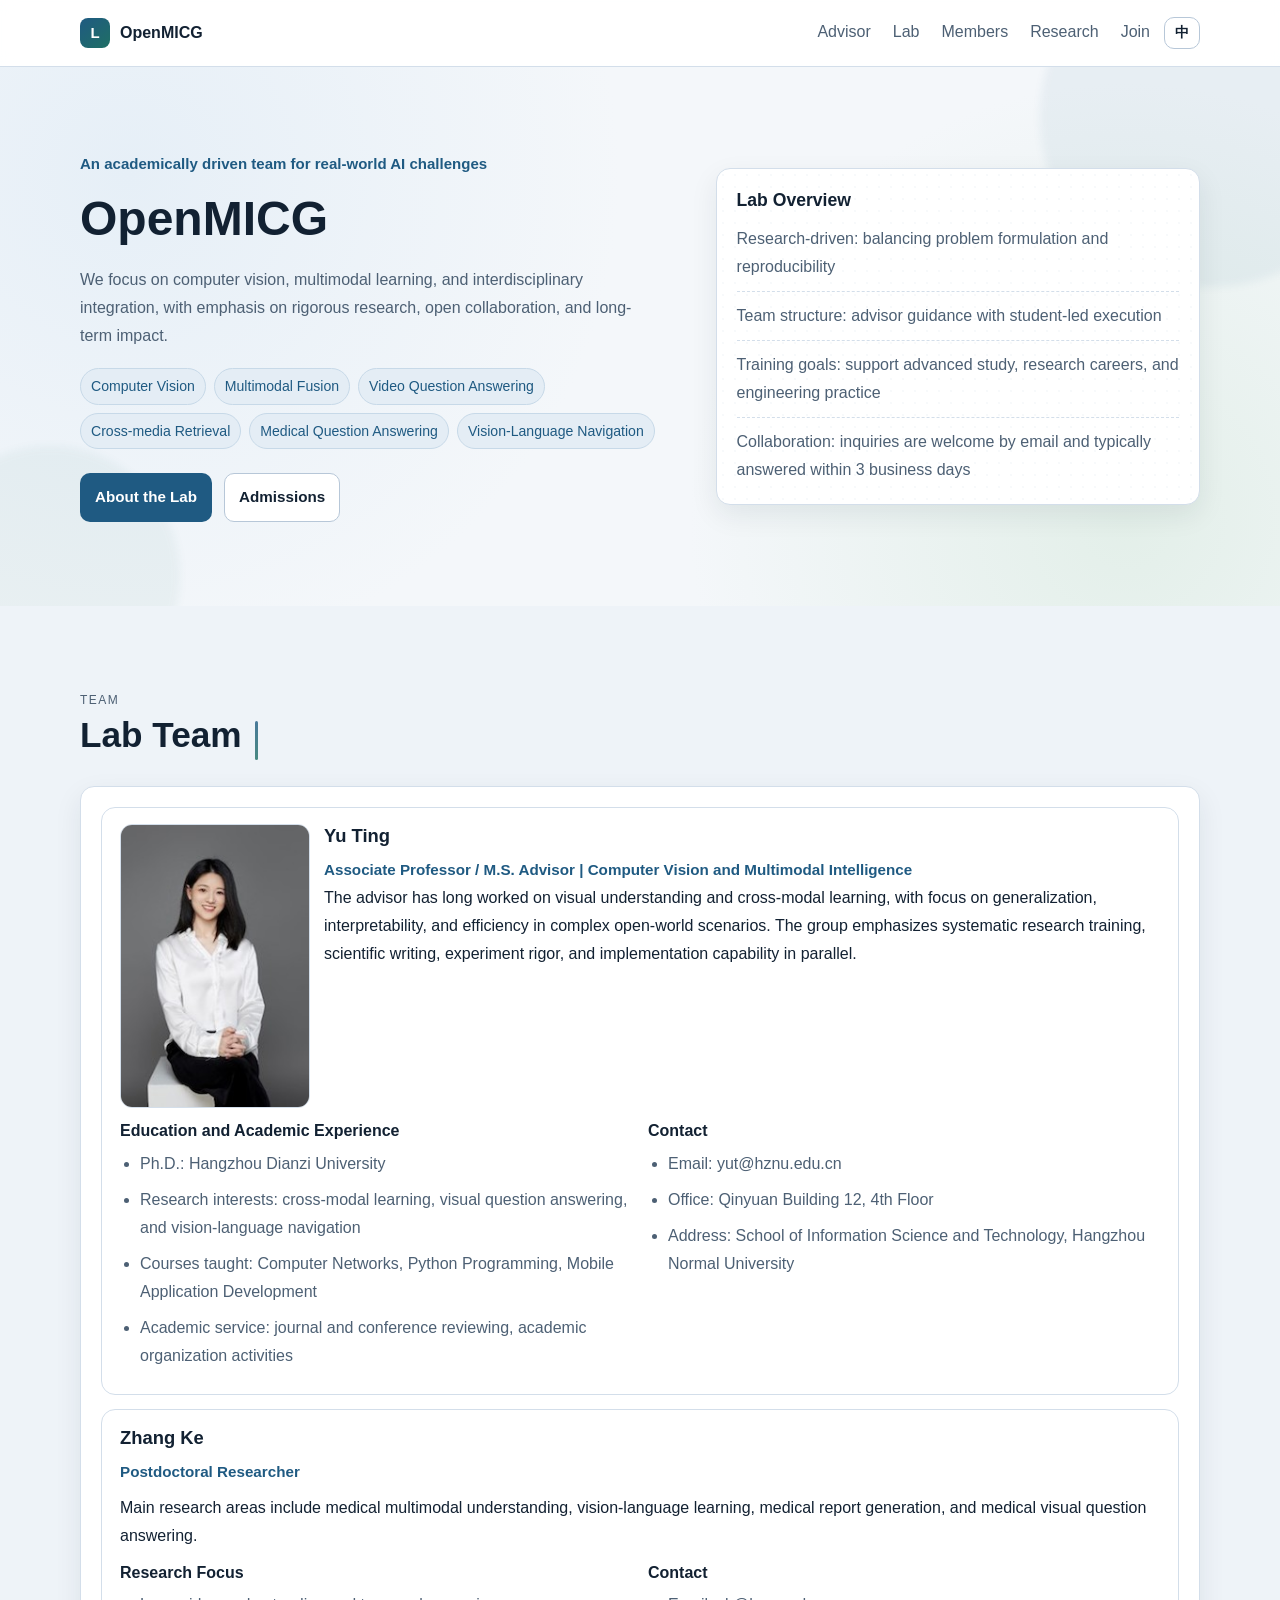
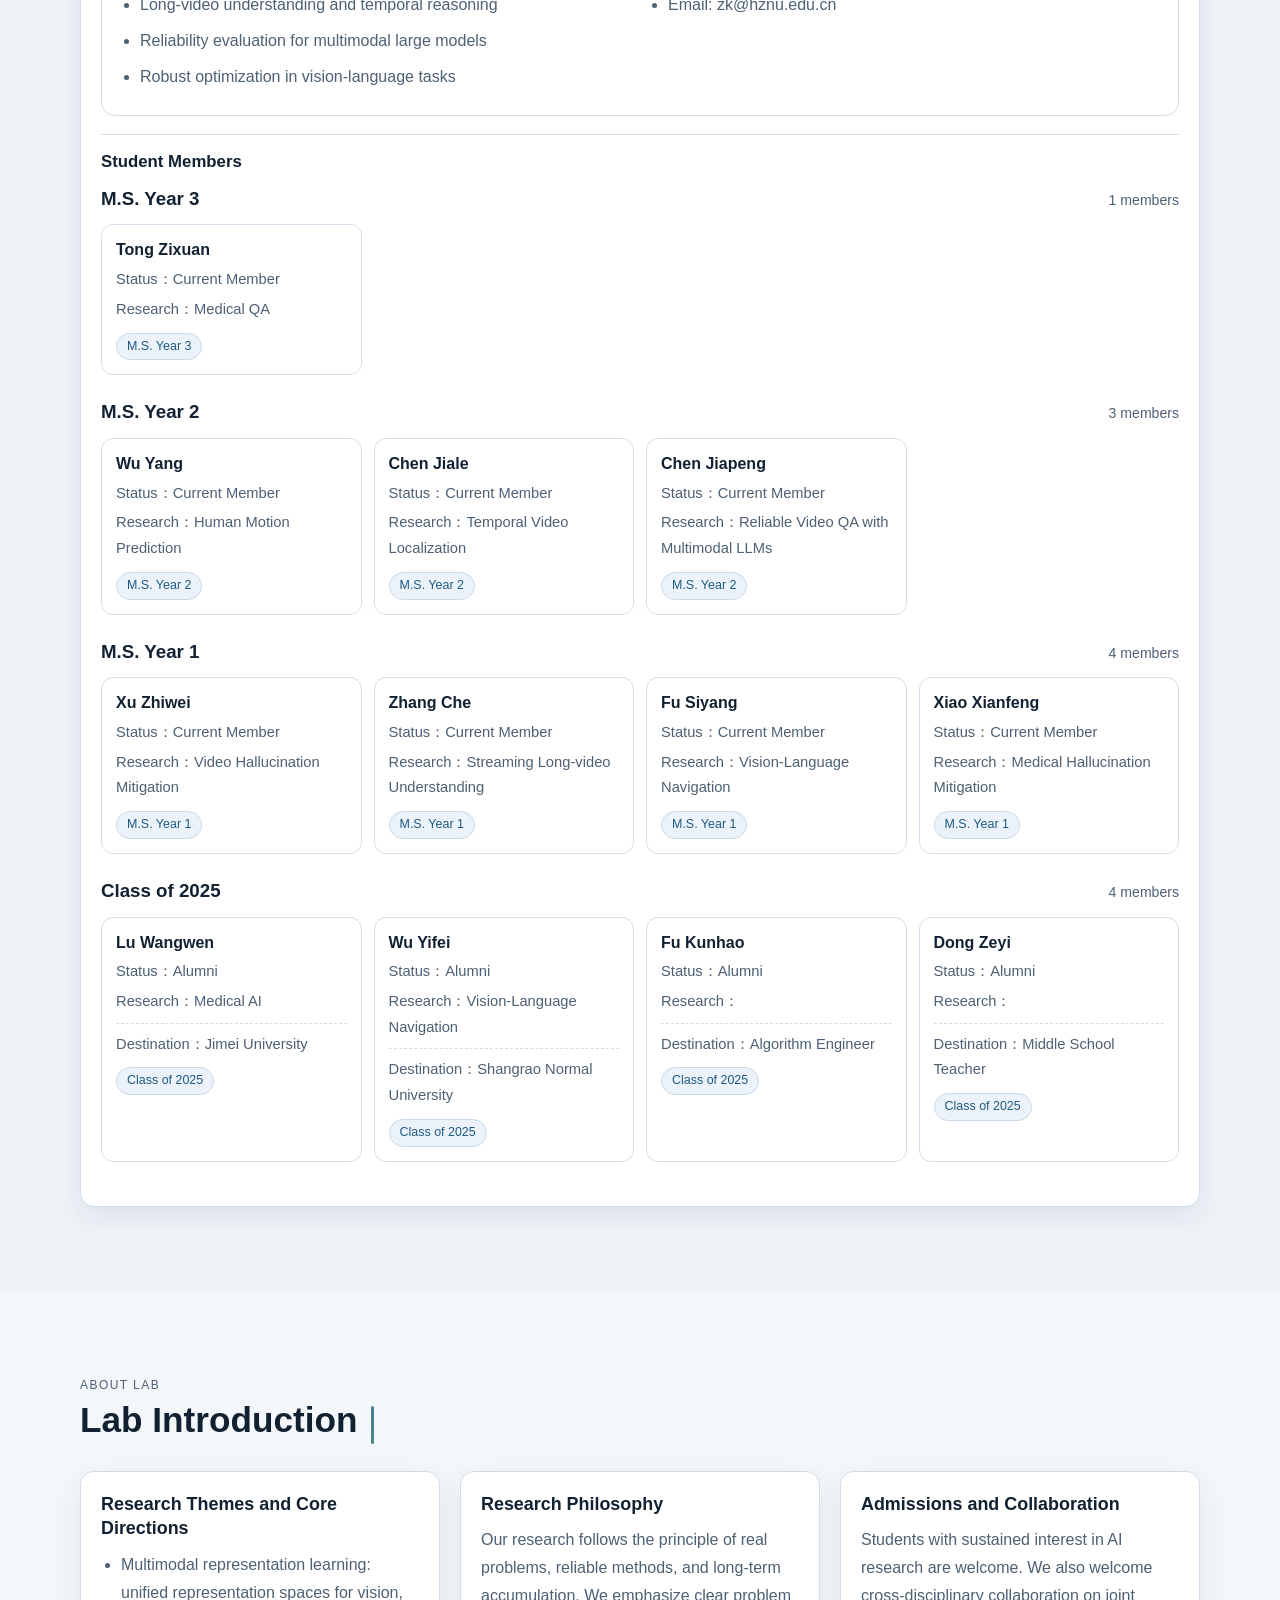
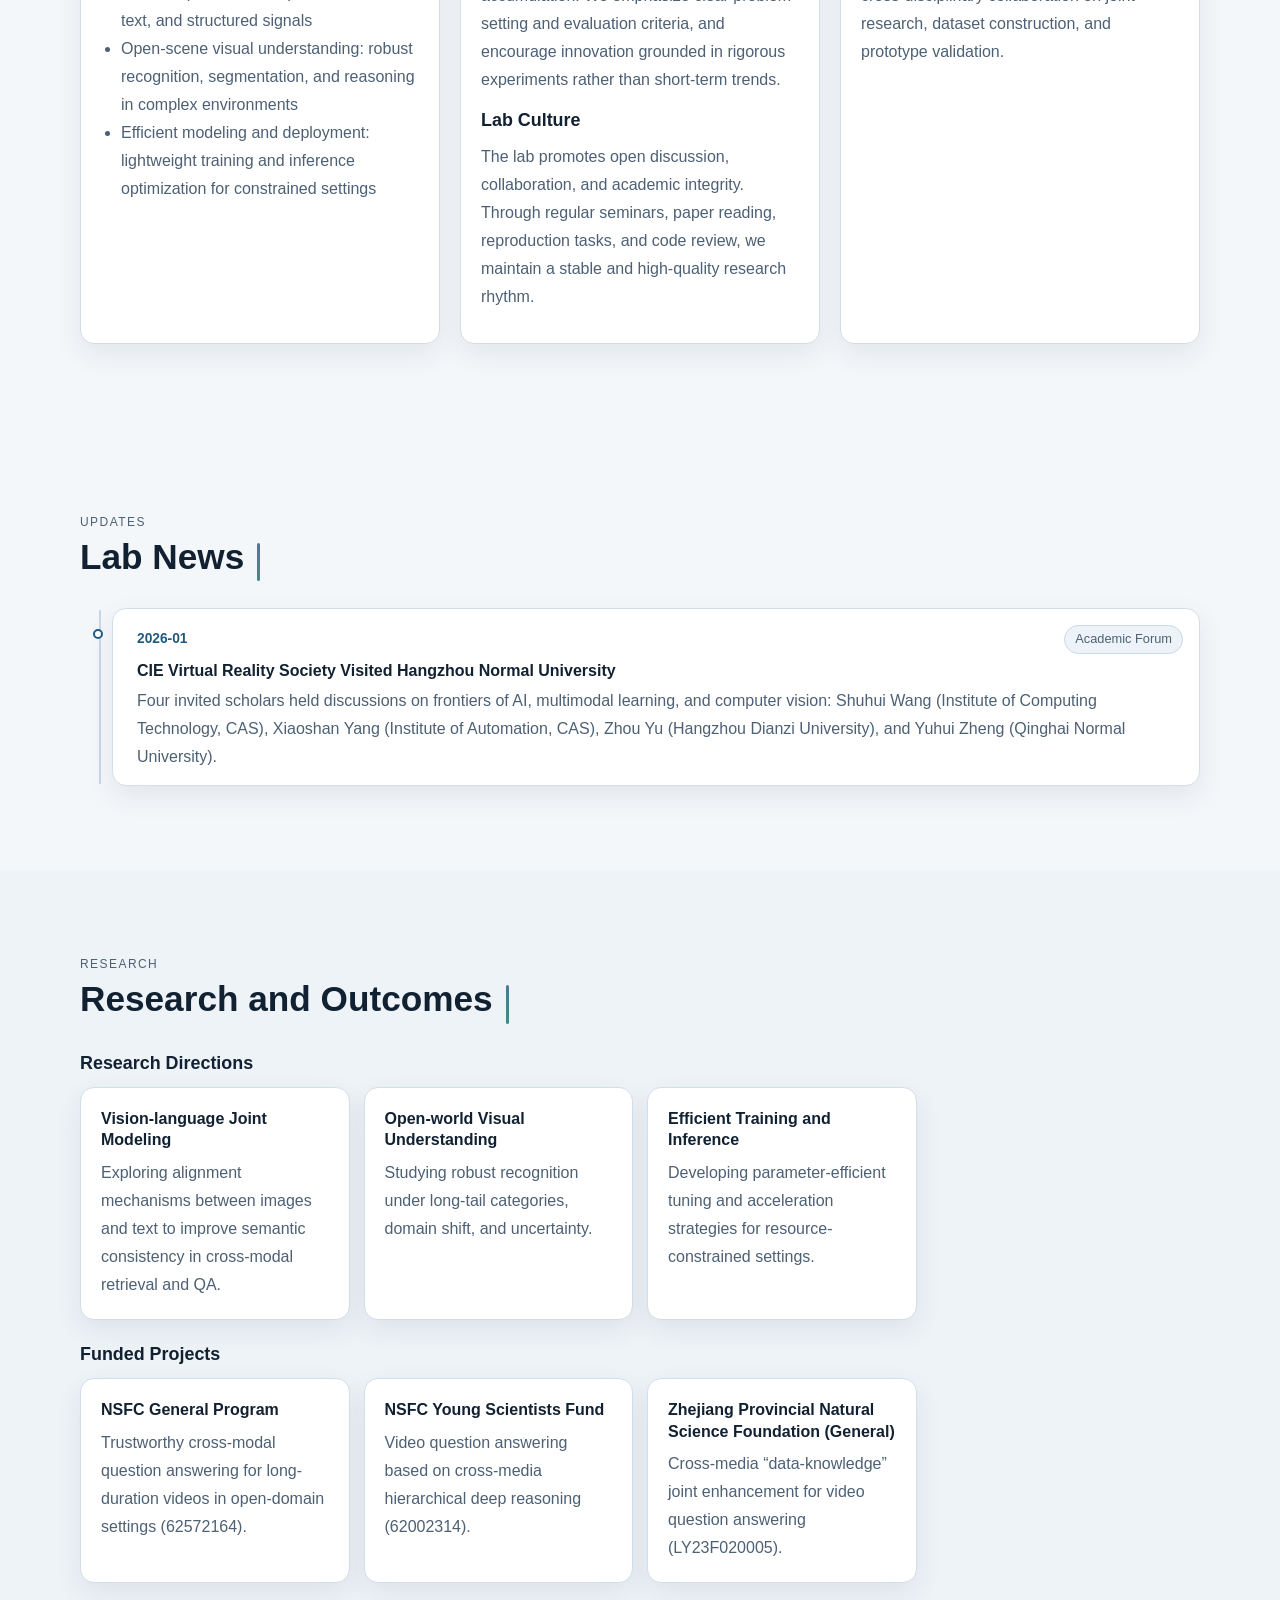
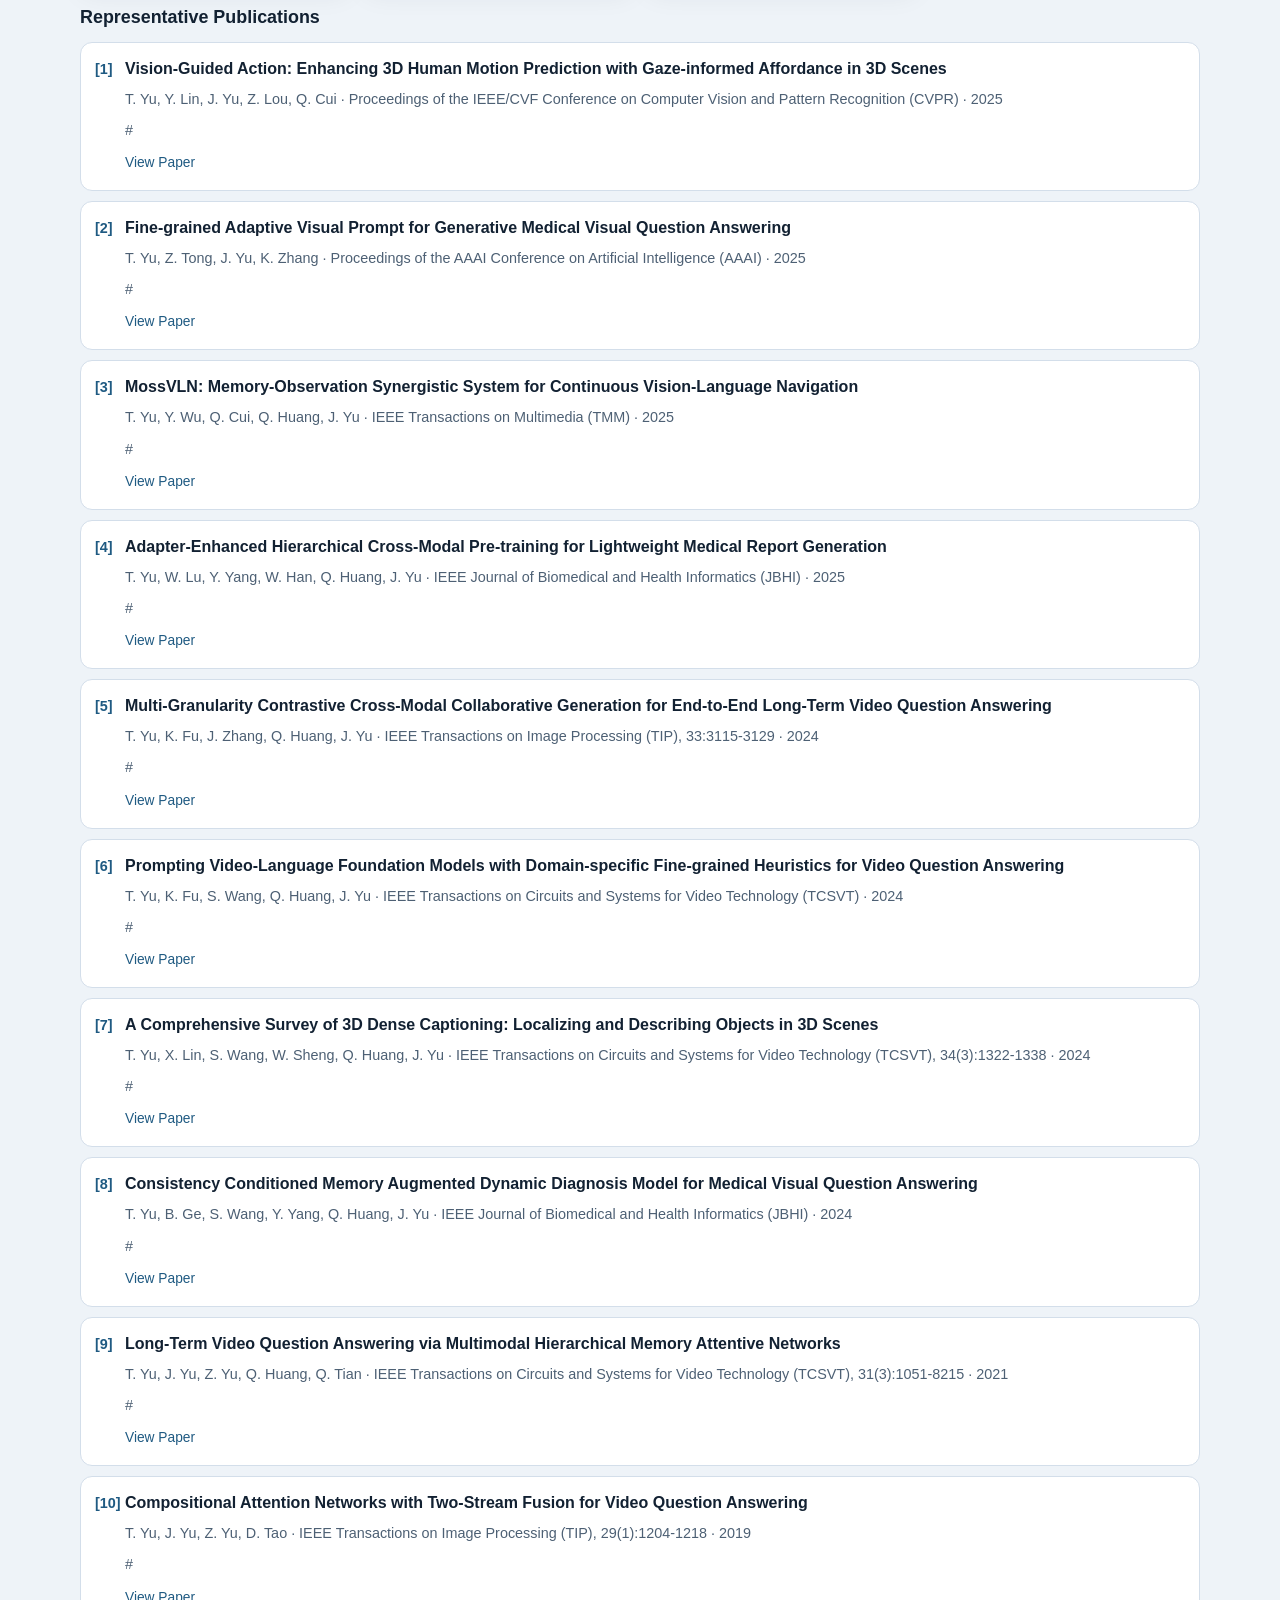
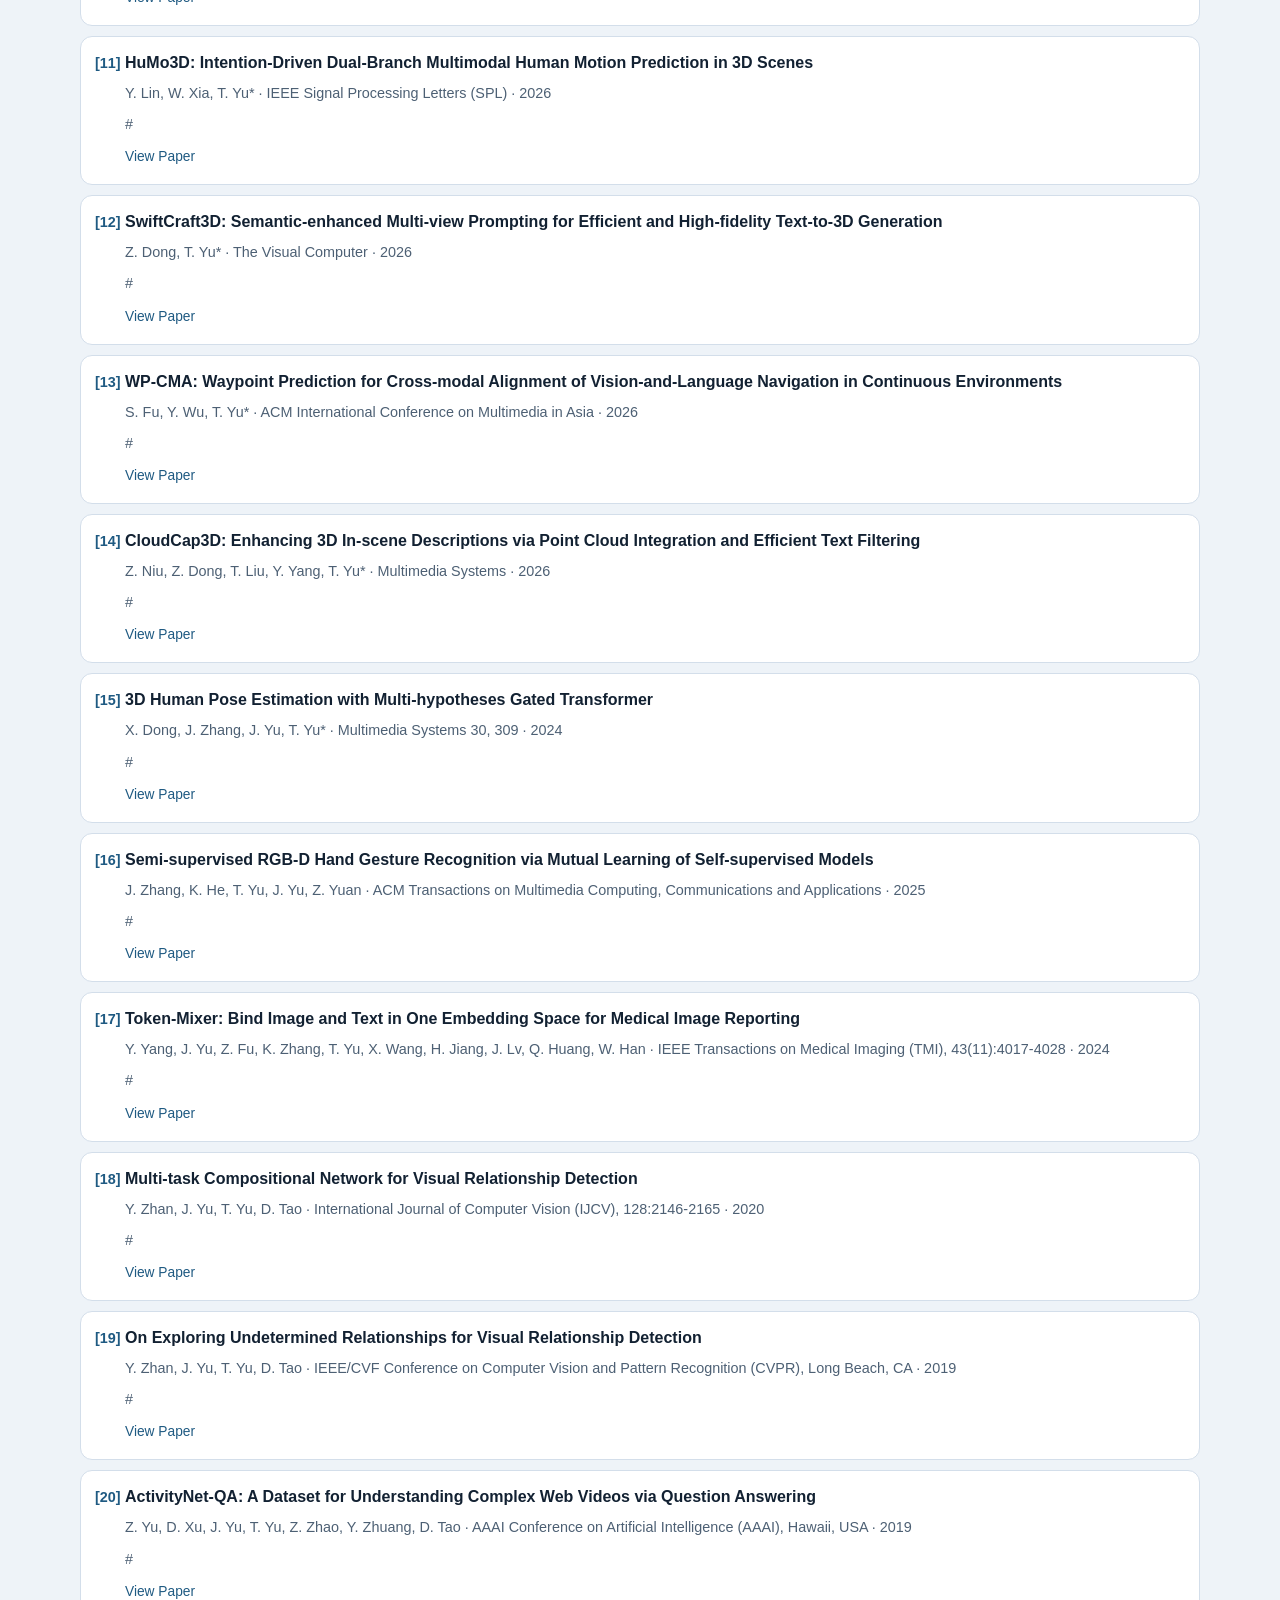
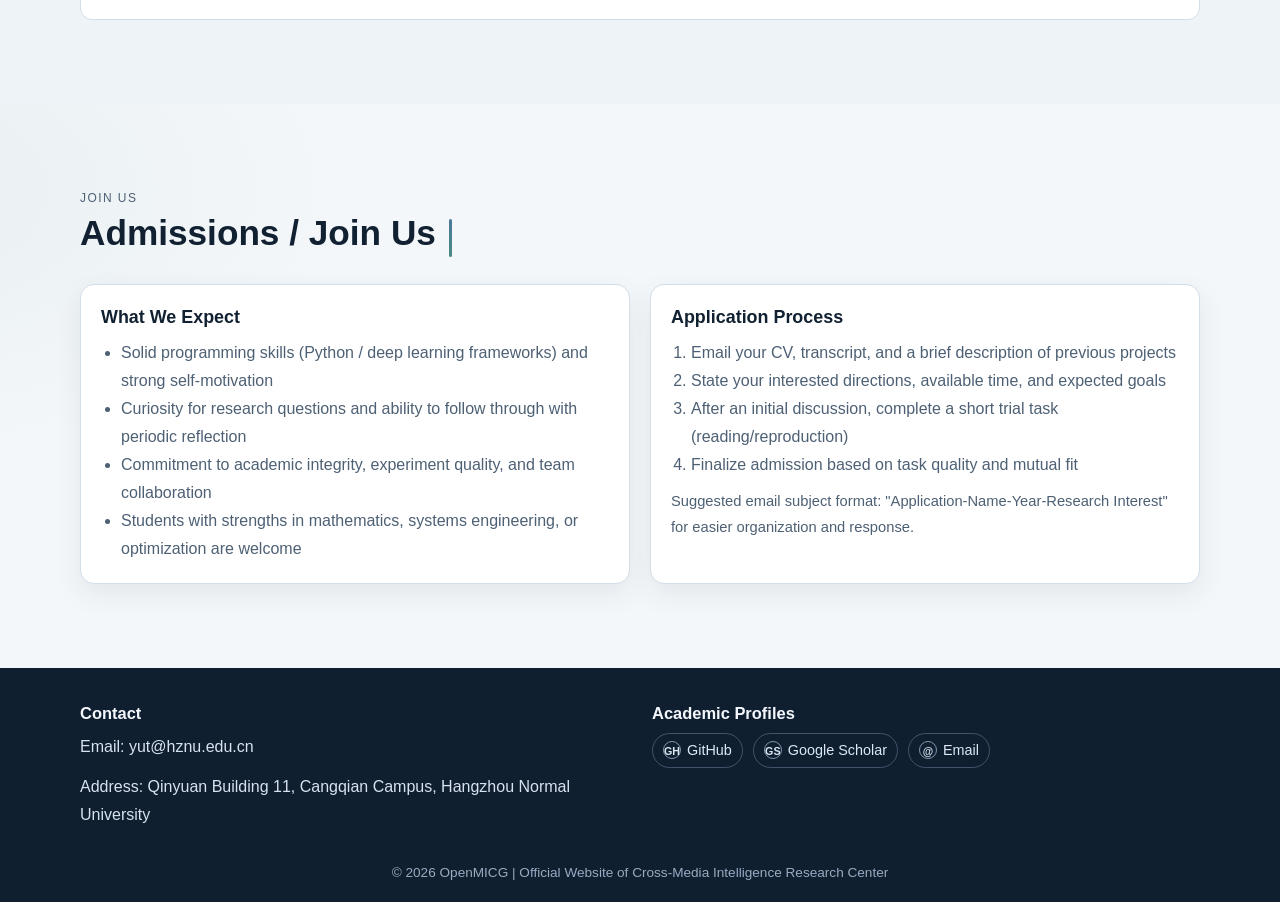
==== index.html @ 1b2db3fa "Initial site" ====
<!doctype html>
<html lang="zh-CN">
  <head>
    <meta charset="UTF-8" />
    <meta name="viewport" content="width=device-width, initial-scale=1.0" />
    <title>实验室主页模板 | 多模态与视觉智能研究</title>
    <meta
      name="description"
      content="一个可直接部署到 GitHub Pages 的课题组主页模板，适用于计算机视觉、多模态与人工智能方向实验室。"
    />
    <meta
      name="keywords"
      content="实验室主页,课题组网站,计算机视觉,多模态,人工智能,GitHub Pages"
    />
    <meta name="theme-color" content="#12324a" />
    <link rel="stylesheet" href="./assets/css/style.css?v=20260423-2" />
    <script defer src="./assets/data/site-content.js?v=20260423-2"></script>
    <script defer src="./assets/js/main.js?v=20260423-2"></script>
  </head>
  <body>
    <a class="skip-link" id="skip-link" href="#main-content">跳转到正文</a>

    <header class="site-header" id="top">
      <div class="container nav-wrap">
        <a class="brand" href="#top" aria-label="返回页面顶部">
          <span class="brand-mark">L</span>
          <span id="nav-lab-name">实验室主页模板</span>
        </a>
        <div class="nav-controls">
          <button
            class="nav-toggle"
            id="nav-toggle"
            aria-expanded="false"
            aria-controls="site-nav"
            aria-label="打开或关闭导航菜单"
          >
            菜单
          </button>
          <nav class="site-nav" id="site-nav" aria-label="主导航">
            <a id="nav-mentor" href="#team-mentor">导师</a>
            <a id="nav-lab" href="#lab">实验室</a>
            <a id="nav-members" href="#team-members">成员</a>
            <a id="nav-research" href="#research">研究</a>
            <a id="nav-join" href="#join">加入我们</a>
          </nav>
          <button class="lang-toggle" id="lang-toggle" aria-label="切换到英文">EN</button>
        </div>
      </div>
    </header>

    <main id="main-content">
      <section class="hero section-block" id="home" aria-labelledby="hero-title">
        <div class="container hero-grid">
          <div class="hero-main reveal">
            <p class="hero-kicker" id="hero-kicker">研究导向型实验室</p>
            <h1 id="hero-title">多模态与视觉智能实验室</h1>
            <p class="hero-tagline" id="hero-tagline">
              面向真实场景问题，构建可信、可解释、可落地的智能系统。
            </p>
            <ul class="hero-keywords" id="hero-keywords"></ul>
            <div class="hero-actions">
              <a class="btn btn-primary" id="hero-btn-lab" href="#lab">了解实验室</a>
              <a class="btn btn-secondary" id="hero-btn-join" href="#join">招生与加入</a>
            </div>
          </div>
          <aside class="hero-visual reveal" aria-label="实验室概览信息">
            <div class="visual-card">
              <h2 id="hero-overview-title">实验室概览</h2>
              <ul id="hero-highlights" class="highlight-list"></ul>
            </div>
          </aside>
        </div>
      </section>

      <section class="section-block section-alt" id="members" aria-labelledby="members-title">
        <div class="container">
          <header class="section-head reveal">
            <p class="section-label" id="members-label">Team</p>
            <h2 id="members-title">实验室团队</h2>
          </header>
          <div class="team-panel">
            <div class="mentor-layout reveal" id="team-mentor">
              <div class="mentor-info-stack">
                <article class="mentor-card">
                  <div class="mentor-card-main">
                    <aside class="mentor-photo" role="img" aria-label="导师照片占位区域">
                      <img
                        id="mentor-photo-image"
                        class="mentor-photo-image"
                        src="./assets/images/mentor.jpg"
                        alt="导师照片"
                      />
                      <div id="mentor-photo-fallback" class="mentor-photo-fallback">
                        <span id="mentor-photo-label">导师照片占位</span>
                        <small id="mentor-photo-note">后续可替换为真实照片：`assets/images/mentor.jpg`</small>
                      </div>
                    </aside>
                    <div class="mentor-content">
                      <h3 id="mentor-name">导师姓名（占位）</h3>
                      <p class="mentor-role" id="mentor-role">
                        教授 / 博士生导师 | 研究方向占位
                      </p>
                      <p id="mentor-bio"></p>
                    </div>
                  </div>
                  <div class="mentor-grid">
                    <div>
                      <h4 id="mentor-history-title">教育背景与学术经历</h4>
                      <ul id="mentor-history"></ul>
                    </div>
                    <div>
                      <h4 id="mentor-contact-title">联系方式</h4>
                      <ul id="mentor-contact"></ul>
                    </div>
                  </div>
                </article>

                <article class="mentor-card postdoc-card" id="team-postdoc">
                  <h3 id="postdoc-name">博士后姓名（占位）</h3>
                  <p class="mentor-role" id="postdoc-role">博士后 | 研究方向占位</p>
                  <p id="postdoc-bio"></p>
                  <div class="mentor-grid">
                    <div>
                      <h4 id="postdoc-focus-title">研究方向</h4>
                      <ul id="postdoc-focus"></ul>
                    </div>
                    <div>
                      <h4 id="postdoc-contact-title">联系方式</h4>
                      <ul id="postdoc-contact"></ul>
                    </div>
                  </div>
                </article>
              </div>
            </div>

            <div class="team-divider" aria-hidden="true"></div>

            <div class="team-members-wrap reveal" id="team-members">
              <h3 class="team-subtitle" id="team-subtitle">学生成员（按年级 / 届别分组）</h3>
              <div id="member-groups"></div>
            </div>
          </div>
        </div>
      </section>

      <section class="section-block" id="lab" aria-labelledby="lab-title">
        <div class="container">
          <header class="section-head reveal">
            <p class="section-label" id="lab-label">About Lab</p>
            <h2 id="lab-title">实验室简介</h2>
          </header>
          <div class="lab-intro-grid">
            <article class="card reveal">
              <h3 id="lab-focus-title">研究主题与核心方向</h3>
              <ul id="lab-focus"></ul>
            </article>
            <article class="card reveal">
              <h3 id="lab-philosophy-title">研究理念</h3>
              <p id="lab-philosophy"></p>
              <h3 class="subhead" id="lab-culture-title">实验室文化</h3>
              <p id="lab-culture"></p>
            </article>
            <article class="card reveal">
              <h3 id="lab-welcome-title">招生与合作</h3>
              <p id="lab-welcome"></p>
            </article>
          </div>
        </div>
      </section>

      <section class="section-block" id="news" aria-labelledby="news-title">
        <div class="container">
          <header class="section-head reveal">
            <p class="section-label" id="news-label">Updates</p>
            <h2 id="news-title">实验室日常信息</h2>
          </header>
          <div id="news-timeline" class="timeline"></div>
        </div>
      </section>

      <section class="section-block section-alt" id="research" aria-labelledby="research-title">
        <div class="container">
          <header class="section-head reveal">
            <p class="section-label" id="research-label">Research</p>
            <h2 id="research-title">研究与成果</h2>
          </header>
          <div class="research-layout">
            <div>
              <h3 class="group-title" id="research-directions-title">研究方向</h3>
              <div id="research-directions" class="card-grid"></div>
            </div>
            <div>
              <h3 class="group-title" id="research-outcomes-title">代表性成果（占位）</h3>
              <div id="research-outcomes" class="card-grid"></div>
            </div>
          </div>
          <div class="publication-section">
            <h3 class="group-title" id="research-publications-title">代表性论著</h3>
            <div id="research-publications" class="publication-list"></div>
          </div>
        </div>
      </section>

      <section class="section-block" id="join" aria-labelledby="join-title">
        <div class="container">
          <header class="section-head reveal">
            <p class="section-label" id="join-label">Join Us</p>
            <h2 id="join-title">招生 / 加入我们</h2>
          </header>
          <div class="join-layout">
            <article class="card reveal">
              <h3 id="join-expectations-title">我们期待的能力</h3>
              <ul id="join-expectations"></ul>
            </article>
            <article class="card reveal">
              <h3 id="join-process-title">加入流程建议</h3>
              <ol id="join-process"></ol>
              <p id="join-note" class="join-note"></p>
            </article>
          </div>
        </div>
      </section>
    </main>

    <footer class="site-footer" id="contact">
      <div class="container footer-layout">
        <div>
          <h2 class="footer-title" id="footer-contact-title">联系方式</h2>
          <p id="footer-email"></p>
          <p id="footer-address"></p>
        </div>
        <div>
          <h2 class="footer-title" id="footer-links-title">学术主页链接</h2>
          <div id="footer-links" class="footer-links"></div>
        </div>
      </div>
      <p class="footer-copy" id="footer-copy"></p>
    </footer>
  </body>
</html>
---- assets/css/style.css ----
:root {
  --bg: #f4f7fa;
  --surface: #ffffff;
  --surface-alt: #eef3f8;
  --text: #122132;
  --muted: #4d6074;
  --line: #d3deea;
  --brand: #1f5a82;
  --brand-soft: #e4edf5;
  --accent: #1f6f64;
  --radius: 14px;
  --shadow: 0 10px 28px rgba(12, 33, 53, 0.08);
  --container-width: 1120px;
}

*,
*::before,
*::after {
  box-sizing: border-box;
}

html {
  scroll-behavior: smooth;
}

body {
  margin: 0;
  font-family: "Noto Sans SC", "Source Han Sans SC", "PingFang SC",
    "Microsoft YaHei", sans-serif;
  color: var(--text);
  background:
    radial-gradient(1200px 640px at 100% -12%, rgba(31, 90, 130, 0.07), transparent 60%),
    radial-gradient(840px 480px at -10% 92%, rgba(31, 111, 100, 0.06), transparent 56%),
    linear-gradient(var(--bg), var(--bg));
  line-height: 1.75;
}

a {
  color: inherit;
}

.skip-link {
  position: absolute;
  left: 12px;
  top: -48px;
  background: var(--brand);
  color: #fff;
  padding: 8px 12px;
  border-radius: 10px;
  text-decoration: none;
  z-index: 999;
}

.skip-link:focus-visible {
  top: 12px;
}

.container {
  width: min(var(--container-width), 92vw);
  margin: 0 auto;
}

.section-block {
  padding: 84px 0;
}

.section-alt {
  background: var(--surface-alt);
}

.section-head {
  margin-bottom: 28px;
}

.section-head h2 {
  position: relative;
  display: inline-block;
  padding-right: 16px;
}

.section-head h2::after {
  content: "";
  position: absolute;
  right: 0;
  top: 0.28em;
  width: 3px;
  height: 1.1em;
  border-radius: 999px;
  background: linear-gradient(180deg, var(--brand), var(--accent));
  opacity: 0.8;
}

.section-label {
  margin: 0;
  text-transform: uppercase;
  letter-spacing: 0.12em;
  font-size: 12px;
  color: var(--muted);
}

h1,
h2,
h3,
h4 {
  line-height: 1.35;
  margin-top: 0;
}

h2 {
  font-size: clamp(1.6rem, 2.8vw, 2.2rem);
  margin-bottom: 0;
}

p {
  margin: 0 0 12px;
}

ul,
ol {
  margin: 0;
  padding-left: 20px;
}

.site-header {
  position: sticky;
  top: 0;
  z-index: 100;
  background: rgba(255, 255, 255, 0.92);
  backdrop-filter: blur(8px);
  border-bottom: 1px solid var(--line);
}

.nav-wrap {
  min-height: 66px;
  display: flex;
  align-items: center;
  justify-content: space-between;
  gap: 16px;
}

.nav-controls {
  display: flex;
  align-items: center;
  gap: 12px;
  position: relative;
}

.brand {
  display: inline-flex;
  align-items: center;
  gap: 10px;
  text-decoration: none;
  font-weight: 600;
}

.brand-mark {
  width: 30px;
  height: 30px;
  border-radius: 8px;
  display: grid;
  place-items: center;
  font-size: 15px;
  color: #fff;
  background: linear-gradient(140deg, var(--brand), var(--accent));
}

.site-nav {
  display: flex;
  align-items: center;
  gap: 18px;
}

.site-nav a {
  text-decoration: none;
  color: var(--muted);
  padding: 6px 2px;
  border-bottom: 2px solid transparent;
}

.site-nav a:hover,
.site-nav a:focus-visible {
  color: var(--brand);
  border-bottom-color: var(--brand);
}

.nav-toggle {
  display: none;
  border: 1px solid var(--line);
  border-radius: 10px;
  padding: 6px 10px;
  background: #fff;
  color: var(--text);
  cursor: pointer;
}

.lang-toggle {
  border: 1px solid #b7c7d8;
  border-radius: 10px;
  padding: 6px 10px;
  background: #fff;
  color: var(--text);
  cursor: pointer;
  font-weight: 600;
  font-size: 0.86rem;
}

.lang-toggle:hover,
.lang-toggle:focus-visible {
  color: var(--brand);
  border-color: var(--brand);
}

.hero {
  position: relative;
  overflow: hidden;
  background: radial-gradient(circle at 10% 20%, #e6eff7 0, transparent 40%),
    radial-gradient(circle at 88% 84%, #e3efe9 0, transparent 36%), var(--bg);
}

.hero::before,
.hero::after {
  content: "";
  position: absolute;
  border-radius: 50%;
  filter: blur(4px);
  opacity: 0.5;
  pointer-events: none;
}

.hero::before {
  width: 340px;
  height: 340px;
  background: rgba(31, 90, 130, 0.12);
  top: -120px;
  right: -100px;
}

.hero::after {
  width: 260px;
  height: 260px;
  background: rgba(31, 111, 100, 0.1);
  bottom: -100px;
  left: -80px;
}

.hero-grid {
  display: grid;
  grid-template-columns: 1.25fr 1fr;
  gap: 30px;
  align-items: center;
}

.hero-main {
  position: relative;
  z-index: 1;
}

.hero-kicker {
  margin: 0 0 10px;
  font-size: 0.94rem;
  color: var(--brand);
  font-weight: 600;
}

.hero h1 {
  font-size: clamp(2rem, 4vw, 3rem);
  margin-bottom: 14px;
}

.hero-tagline {
  max-width: 62ch;
  color: var(--muted);
  margin-bottom: 18px;
}

.hero-keywords {
  list-style: none;
  display: flex;
  gap: 8px;
  flex-wrap: wrap;
  padding-left: 0;
  margin-bottom: 24px;
}

.hero-keywords li {
  background: var(--brand-soft);
  color: var(--brand);
  font-size: 0.88rem;
  border: 1px solid #c7d9e8;
  padding: 5px 10px;
  border-radius: 999px;
}

.hero-actions {
  display: flex;
  gap: 12px;
  flex-wrap: wrap;
}

.btn {
  text-decoration: none;
  border-radius: 10px;
  padding: 10px 14px;
  border: 1px solid transparent;
  font-weight: 600;
  font-size: 0.95rem;
}

.btn-primary {
  background: var(--brand);
  color: #fff;
}

.btn-primary:hover,
.btn-primary:focus-visible {
  background: #164a6d;
}

.btn-secondary {
  border-color: #b7c7d8;
  color: var(--text);
  background: #fff;
}

.btn-secondary:hover,
.btn-secondary:focus-visible {
  border-color: var(--brand);
  color: var(--brand);
}

.hero-visual {
  position: relative;
  z-index: 1;
}

.visual-card {
  background: var(--surface);
  border: 1px solid var(--line);
  border-radius: var(--radius);
  box-shadow: var(--shadow);
  padding: 20px;
  position: relative;
  overflow: hidden;
}

.visual-card::after {
  content: "";
  position: absolute;
  inset: 0;
  pointer-events: none;
  background-image: radial-gradient(rgba(31, 90, 130, 0.24) 0.8px, transparent 0.8px);
  background-size: 12px 12px;
  opacity: 0.14;
}

.visual-card > * {
  position: relative;
  z-index: 1;
}

.visual-card h2 {
  font-size: 1.1rem;
  margin-bottom: 12px;
}

.highlight-list {
  list-style: none;
  padding: 0;
  display: grid;
  gap: 10px;
}

.highlight-list li {
  border-bottom: 1px dashed var(--line);
  padding-bottom: 10px;
  color: var(--muted);
}

.highlight-list li:last-child {
  border-bottom: 0;
  padding-bottom: 0;
}

.mentor-layout {
  display: block;
}

.mentor-info-stack {
  display: grid;
  gap: 14px;
}

.mentor-card-main {
  display: grid;
  grid-template-columns: minmax(150px, 190px) 1fr;
  gap: 14px;
  align-items: start;
}

.team-panel {
  background: var(--surface);
  border: 1px solid var(--line);
  border-radius: var(--radius);
  box-shadow: var(--shadow);
  padding: 20px;
  position: relative;
  overflow: hidden;
}

.team-divider {
  height: 1px;
  background: var(--line);
  margin: 18px 0 16px;
}

.team-subtitle {
  margin: 0 0 12px;
  font-size: 1.05rem;
}

.mentor-photo {
  min-height: 180px;
  padding: 0;
  display: block;
  text-align: center;
  background: linear-gradient(145deg, #f4f7fb, #e2ebf4);
  border: 1px solid var(--line);
  border-radius: 12px;
  overflow: hidden;
}

.mentor-photo-image {
  display: block;
  width: 100%;
  height: 100%;
  min-height: 180px;
  object-fit: cover;
}

.mentor-photo.image-error .mentor-photo-image {
  display: none;
}

.mentor-photo-fallback {
  display: none;
  height: 100%;
  min-height: 180px;
  padding: 14px;
  align-content: center;
  justify-items: center;
  gap: 8px;
}

.mentor-photo.image-error .mentor-photo-fallback {
  display: grid;
}

.mentor-photo-fallback span {
  font-weight: 700;
  color: var(--text);
}

.mentor-photo-fallback small {
  color: var(--muted);
  font-size: 0.84rem;
}

.mentor-content p {
  margin-bottom: 0;
}

.mentor-card {
  background: var(--surface);
  border: 1px solid var(--line);
  border-radius: var(--radius);
  box-shadow: none;
  padding: 16px 18px;
  position: relative;
  overflow: hidden;
}

.mentor-card h3 {
  margin-bottom: 8px;
  font-size: 1.15rem;
}

.postdoc-card h3 {
  margin-bottom: 8px;
}

.mentor-role {
  color: var(--brand);
  font-weight: 600;
  margin-bottom: 8px;
  font-size: 0.95rem;
}

.mentor-grid {
  margin-top: 12px;
  display: grid;
  grid-template-columns: 1fr 1fr;
  gap: 12px 16px;
}

.mentor-grid h4 {
  margin-bottom: 8px;
  font-size: 1rem;
}

.mentor-grid ul li {
  margin-bottom: 8px;
  color: var(--muted);
}

.lab-intro-grid {
  display: grid;
  grid-template-columns: repeat(3, 1fr);
  gap: 20px;
}

.card {
  background: var(--surface);
  border: 1px solid var(--line);
  border-radius: var(--radius);
  box-shadow: var(--shadow);
  padding: 20px;
  position: relative;
  overflow: hidden;
}

.card,
.student-card,
.timeline-item {
  transition: transform 220ms ease, box-shadow 220ms ease;
}

.card:hover,
.student-card:hover,
.timeline-item:hover {
  transform: translateY(-2px);
  box-shadow: 0 14px 34px rgba(11, 31, 49, 0.11);
}

.card h3 {
  margin-bottom: 10px;
  font-size: 1.12rem;
}

.card p,
.card li {
  color: var(--muted);
}

.subhead {
  margin-top: 14px;
}

.timeline {
  position: relative;
  display: grid;
  gap: 14px;
  margin-left: 8px;
}

.timeline::before {
  content: "";
  position: absolute;
  top: 2px;
  bottom: 2px;
  left: 11px;
  width: 2px;
  background: #c7d7e8;
}

.timeline-item {
  position: relative;
  background: var(--surface);
  border: 1px solid var(--line);
  border-radius: var(--radius);
  box-shadow: var(--shadow);
  padding: 16px 16px 14px 24px;
  margin-left: 24px;
}

.timeline-item::before {
  content: "";
  position: absolute;
  left: -20px;
  top: 20px;
  width: 10px;
  height: 10px;
  border: 2px solid var(--brand);
  border-radius: 50%;
  background: #fff;
}

.timeline-meta {
  display: flex;
  align-items: center;
  justify-content: space-between;
  gap: 8px;
  margin-bottom: 6px;
}

.timeline-date {
  font-size: 0.86rem;
  color: var(--brand);
  font-weight: 600;
}

.timeline-tag {
  font-size: 0.8rem;
  background: #edf3f9;
  color: var(--muted);
  border-radius: 999px;
  border: 1px solid #c9d9e8;
  padding: 2px 10px;
}

.timeline-item h3 {
  margin: 0 0 6px;
  font-size: 1rem;
}

.timeline-item p {
  margin: 0;
  color: var(--muted);
}

.student-group {
  margin-bottom: 24px;
}

.student-group-header {
  display: flex;
  align-items: baseline;
  justify-content: space-between;
  gap: 12px;
  margin-bottom: 12px;
}

.student-group-header h3 {
  margin: 0;
}

.student-count {
  color: var(--muted);
  font-size: 0.88rem;
}

.student-grid {
  display: grid;
  grid-template-columns: repeat(auto-fill, minmax(220px, 1fr));
  gap: 12px;
}

.student-card {
  background: var(--surface);
  border: 1px solid var(--line);
  border-radius: 12px;
  padding: 14px;
  position: relative;
  overflow: hidden;
}

.student-card h4 {
  margin-bottom: 6px;
  font-size: 1rem;
}

.student-card p {
  margin-bottom: 4px;
  font-size: 0.92rem;
  color: var(--muted);
}

.member-destination {
  margin-top: 8px;
  padding-top: 8px;
  border-top: 1px dashed var(--line);
  color: #315978;
  font-size: 0.88rem;
}

.student-chip {
  display: inline-block;
  margin-top: 6px;
  padding: 2px 10px;
  border-radius: 999px;
  font-size: 0.78rem;
  color: var(--brand);
  background: #ebf2f9;
  border: 1px solid #cadaeb;
}

.alumni-board {
  display: grid;
  gap: 12px;
}

.alumni-year {
  background: var(--surface);
  border: 1px solid var(--line);
  border-radius: 12px;
  padding: 14px;
}

.alumni-year h3 {
  margin: 0 0 10px;
  font-size: 1rem;
  color: var(--brand);
}

.alumni-list {
  display: grid;
  grid-template-columns: repeat(auto-fill, minmax(220px, 1fr));
  gap: 10px;
}

.alumni-item {
  border: 1px solid var(--line);
  border-radius: 10px;
  padding: 10px 12px;
  background: #fbfdff;
}

.alumni-item h4 {
  margin: 0 0 6px;
  font-size: 0.96rem;
}

.alumni-item p {
  margin: 0 0 4px;
  color: var(--muted);
  font-size: 0.9rem;
}

.destination-tag {
  display: inline-block;
  padding: 2px 8px;
  border-radius: 999px;
  border: 1px solid #cfe0ef;
  background: #edf5fc;
  color: #315978;
  font-size: 0.75rem;
}

.research-layout {
  display: grid;
  gap: 22px;
}

.group-title {
  margin: 0 0 12px;
  font-size: 1.12rem;
}

.card-grid {
  display: grid;
  grid-template-columns: repeat(auto-fill, minmax(230px, 1fr));
  gap: 14px;
}

.research-card h4 {
  margin: 0 0 8px;
  font-size: 1rem;
}

.research-card p {
  margin: 0;
  color: var(--muted);
}

.publication-section {
  margin-top: 22px;
}

.publication-list {
  display: grid;
  gap: 10px;
  counter-reset: pub-counter;
}

.publication-item {
  background: var(--surface);
  border: 1px solid var(--line);
  border-radius: 12px;
  padding: 14px 16px 14px 44px;
  position: relative;
}

.publication-item::before {
  counter-increment: pub-counter;
  content: "[" counter(pub-counter) "]";
  position: absolute;
  left: 14px;
  top: 14px;
  color: var(--brand);
  font-weight: 700;
  font-size: 0.9rem;
}

.publication-title {
  margin: 0 0 6px;
  font-size: 1rem;
  line-height: 1.5;
}

.publication-meta {
  margin: 0 0 6px;
  color: var(--muted);
  font-size: 0.9rem;
}

.publication-note {
  margin: 0;
  color: var(--muted);
  font-size: 0.9rem;
}

.publication-link {
  display: inline-block;
  margin-top: 8px;
  font-size: 0.86rem;
  color: var(--brand);
  text-decoration: none;
}

.publication-link:hover,
.publication-link:focus-visible {
  text-decoration: underline;
}

.join-layout {
  display: grid;
  grid-template-columns: 1fr 1fr;
  gap: 20px;
}

.join-note {
  margin-top: 10px;
  font-size: 0.92rem;
  color: var(--brand);
}

.site-footer {
  background: #0f1f30;
  color: #d7e2ef;
  padding: 34px 0 18px;
}

.footer-layout {
  display: grid;
  grid-template-columns: 1fr 1fr;
  gap: 24px;
}

.footer-title {
  font-size: 1.03rem;
  margin-bottom: 8px;
  color: #f4f8fd;
}

.footer-links {
  display: flex;
  gap: 10px;
  flex-wrap: wrap;
}

.footer-links a {
  text-decoration: none;
  color: #dce8f4;
  border: 1px solid #40546b;
  border-radius: 999px;
  padding: 4px 10px;
  font-size: 0.9rem;
  display: inline-flex;
  align-items: center;
  gap: 6px;
}

.footer-links a:hover,
.footer-links a:focus-visible {
  border-color: #87a4c2;
  color: #fff;
}

.link-icon {
  width: 18px;
  height: 18px;
  border-radius: 50%;
  border: 1px solid #7f96ad;
  display: inline-grid;
  place-items: center;
  font-size: 0.67rem;
  font-weight: 700;
}

.footer-copy {
  text-align: center;
  margin: 20px 0 0;
  color: #98abc1;
  font-size: 0.85rem;
}

.reveal {
  opacity: 1;
  transform: none;
}

.js-anim .reveal {
  opacity: 0;
  transform: translateY(10px);
  transition: opacity 460ms ease, transform 460ms ease;
}

.js-anim .reveal.is-visible {
  opacity: 1;
  transform: translateY(0);
}

@media (max-width: 1024px) {
  .hero-grid,
  .mentor-layout,
  .lab-intro-grid,
  .join-layout,
  .footer-layout {
    grid-template-columns: 1fr;
  }
}

@media (max-width: 760px) {
  .section-block {
    padding: 68px 0;
  }

  .site-nav {
    position: absolute;
    top: 46px;
    right: 0;
    width: min(260px, 90vw);
    background: #fff;
    border: 1px solid var(--line);
    border-radius: 12px;
    box-shadow: var(--shadow);
    padding: 10px;
    display: none;
    flex-direction: column;
    align-items: flex-start;
    gap: 8px;
  }

  .site-nav.is-open {
    display: flex;
  }

  .nav-toggle {
    display: inline-block;
  }

  .mentor-grid {
    grid-template-columns: 1fr;
  }

  .mentor-card-main {
    grid-template-columns: 1fr;
  }
}

@media (prefers-reduced-motion: reduce) {
  html {
    scroll-behavior: auto;
  }

  .reveal {
    transition: none;
    opacity: 1;
    transform: none;
  }

  .card,
  .student-card,
  .timeline-item {
    transition: none;
  }
}
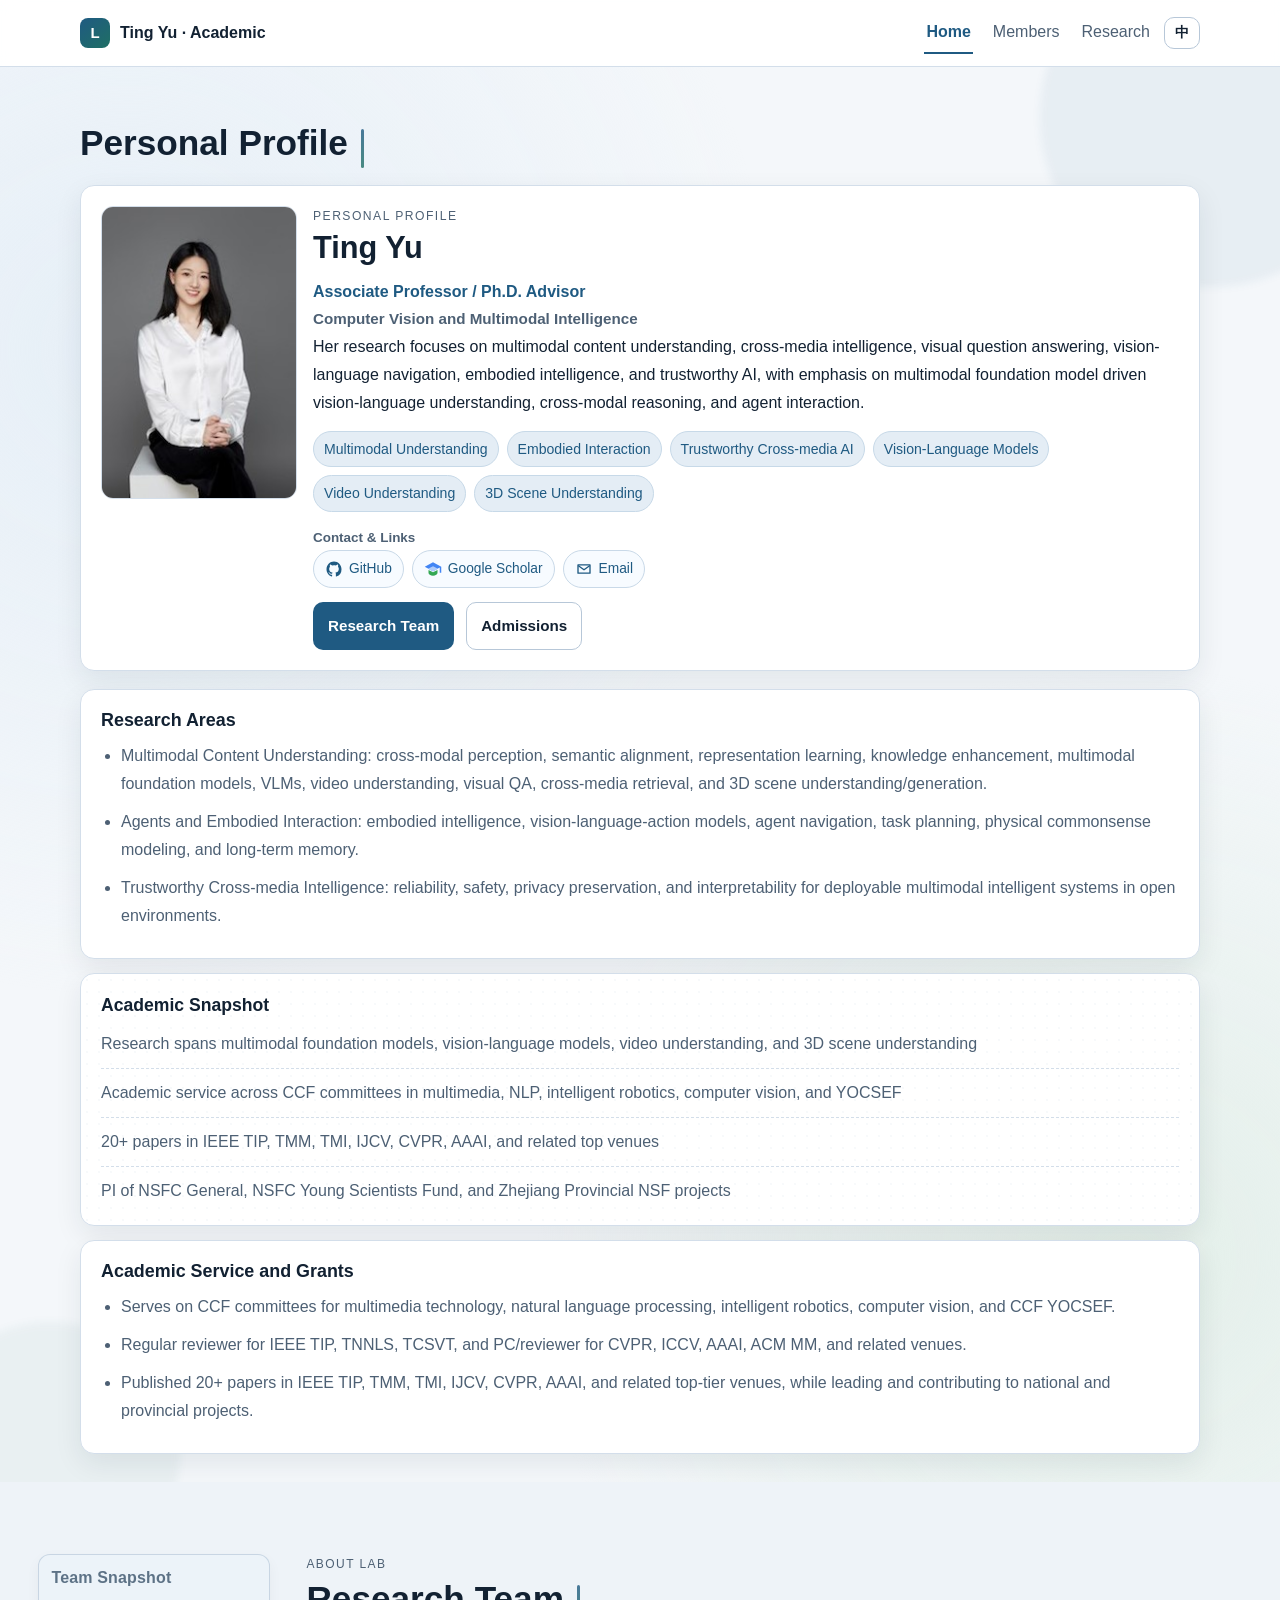
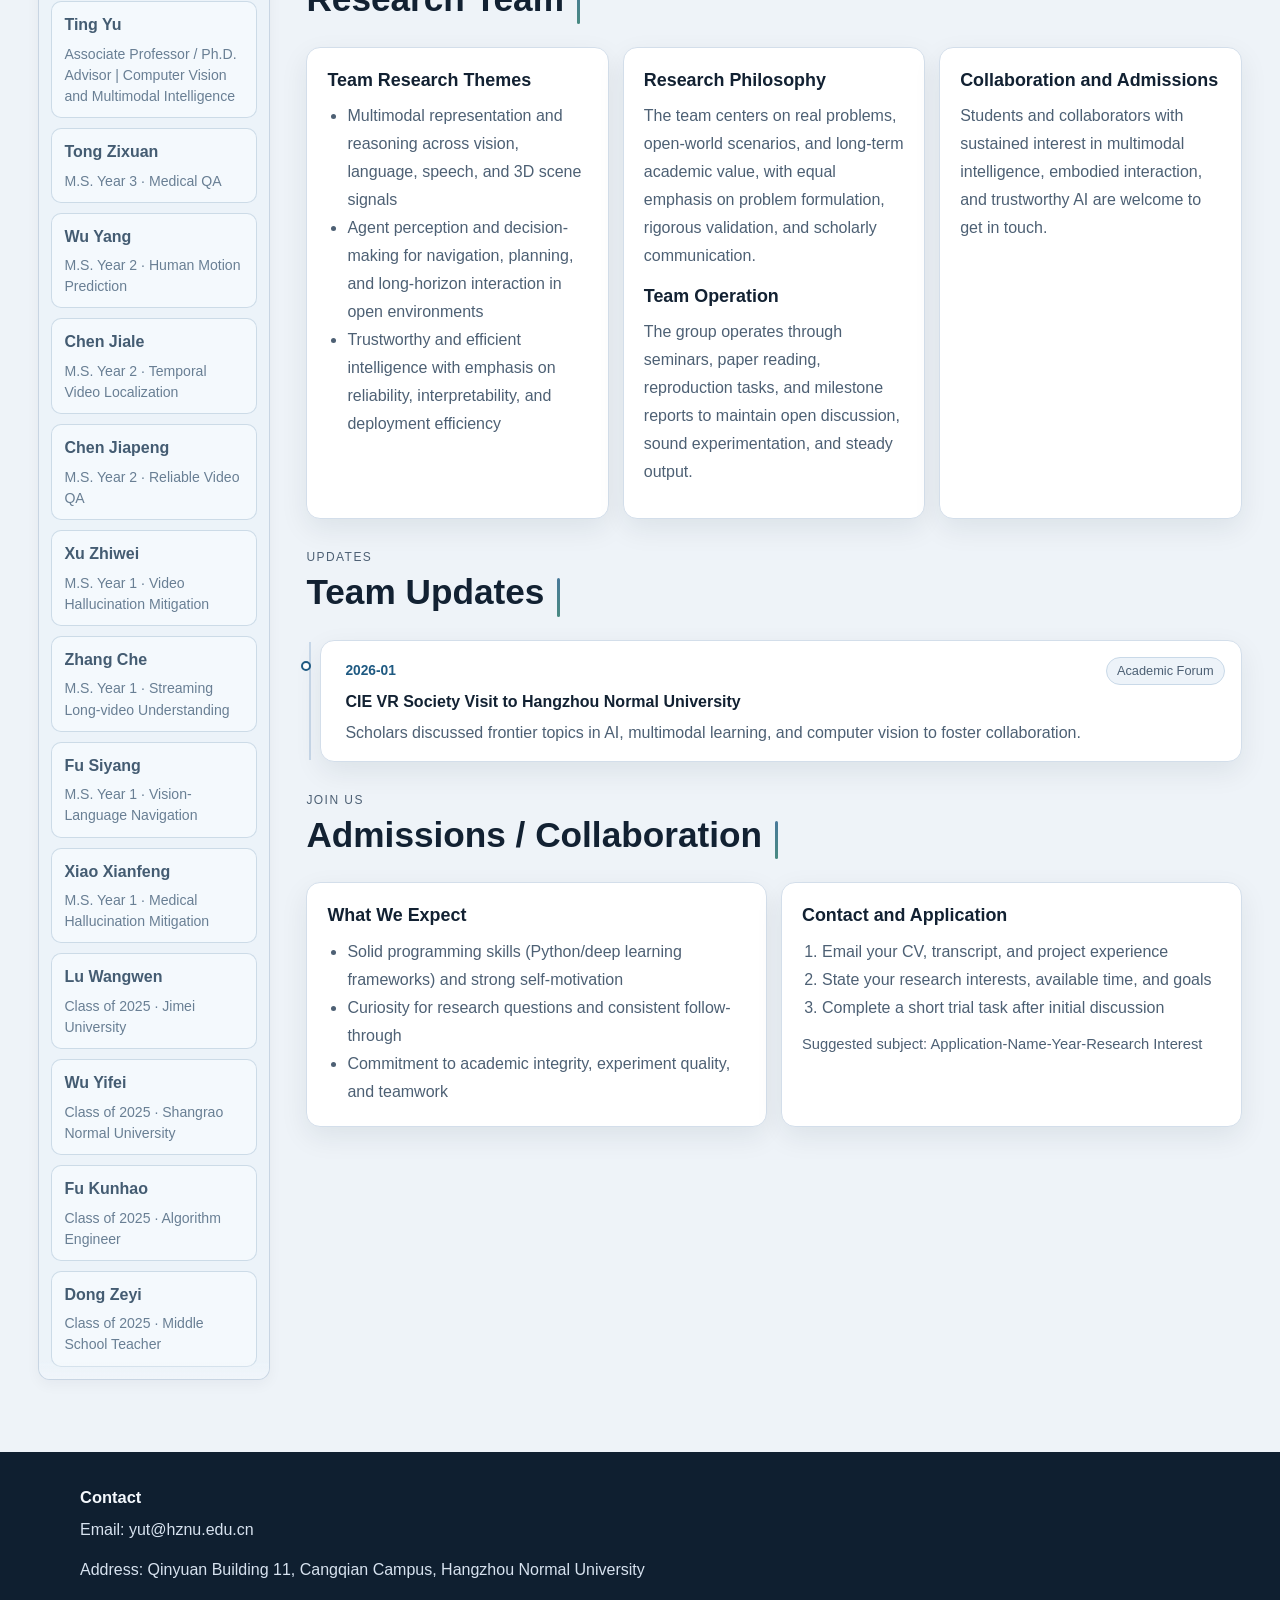
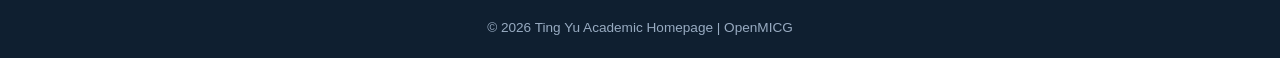
==== commit 0aa8a5d1: "personal blog" ====
--- a/index.html
+++ b/index.html
@@ -3,45 +3,30 @@
   <head>
     <meta charset="UTF-8" />
     <meta name="viewport" content="width=device-width, initial-scale=1.0" />
-    <title>实验室主页模板 | 多模态与视觉智能研究</title>
-    <meta
-      name="description"
-      content="一个可直接部署到 GitHub Pages 的课题组主页模板，适用于计算机视觉、多模态与人工智能方向实验室。"
-    />
-    <meta
-      name="keywords"
-      content="实验室主页,课题组网站,计算机视觉,多模态,人工智能,GitHub Pages"
-    />
+    <title>余婷 | 学术主页</title>
+    <meta name="description" content="导师个人学术主页：研究方向、学术服务、团队信息、科研成果与招生合作。" />
+    <meta name="keywords" content="学术主页,多模态,具身智能,可信人工智能,视觉语言模型,跨媒体智能" />
     <meta name="theme-color" content="#12324a" />
-    <link rel="stylesheet" href="./assets/css/style.css?v=20260423-2" />
-    <script defer src="./assets/data/site-content.js?v=20260423-2"></script>
-    <script defer src="./assets/js/main.js?v=20260423-2"></script>
+    <link rel="stylesheet" href="./assets/css/style.css?v=20260521-3" />
+    <script defer src="./assets/data/site-content.js?v=20260521-3"></script>
+    <script defer src="./assets/js/main.js?v=20260521-3"></script>
   </head>
-  <body>
+  <body data-page="lab">
     <a class="skip-link" id="skip-link" href="#main-content">跳转到正文</a>
 
     <header class="site-header" id="top">
       <div class="container nav-wrap">
-        <a class="brand" href="#top" aria-label="返回页面顶部">
+        <a class="brand" href="./index.html" aria-label="返回主页">
           <span class="brand-mark">L</span>
-          <span id="nav-lab-name">实验室主页模板</span>
+          <span id="nav-lab-name">OpenMICG</span>
         </a>
+
         <div class="nav-controls">
-          <button
-            class="nav-toggle"
-            id="nav-toggle"
-            aria-expanded="false"
-            aria-controls="site-nav"
-            aria-label="打开或关闭导航菜单"
-          >
-            菜单
-          </button>
+          <button class="nav-toggle" id="nav-toggle" aria-expanded="false" aria-controls="site-nav" aria-label="打开或关闭导航菜单">菜单</button>
           <nav class="site-nav" id="site-nav" aria-label="主导航">
-            <a id="nav-mentor" href="#team-mentor">导师</a>
-            <a id="nav-lab" href="#lab">实验室</a>
-            <a id="nav-members" href="#team-members">成员</a>
-            <a id="nav-research" href="#research">研究</a>
-            <a id="nav-join" href="#join">加入我们</a>
+            <a id="nav-lab" class="is-active" href="./index.html">实验室介绍</a>
+            <a id="nav-members" href="./members.html">成员</a>
+            <a id="nav-research" href="./research.html">科研</a>
           </nav>
           <button class="lang-toggle" id="lang-toggle" aria-label="切换到英文">EN</button>
         </div>
@@ -50,173 +35,119 @@
 
     <main id="main-content">
       <section class="hero section-block" id="home" aria-labelledby="hero-title">
+        <h1 id="hero-title" class="sr-only">导师学术主页</h1>
         <div class="container hero-grid">
           <div class="hero-main reveal">
-            <p class="hero-kicker" id="hero-kicker">研究导向型实验室</p>
-            <h1 id="hero-title">多模态与视觉智能实验室</h1>
-            <p class="hero-tagline" id="hero-tagline">
-              面向真实场景问题，构建可信、可解释、可落地的智能系统。
-            </p>
-            <ul class="hero-keywords" id="hero-keywords"></ul>
-            <div class="hero-actions">
-              <a class="btn btn-primary" id="hero-btn-lab" href="#lab">了解实验室</a>
-              <a class="btn btn-secondary" id="hero-btn-join" href="#join">招生与加入</a>
-            </div>
+            <section class="mentor-hero-card" id="mentor-home" aria-labelledby="mentor-profile-title">
+              <header class="section-head hero-section-head">
+                <h2 id="mentor-profile-title">个人介绍</h2>
+              </header>
+              <article class="mentor-card mentor-featured">
+                <div class="mentor-card-main">
+                  <aside class="mentor-photo mentor-photo-large" role="img" aria-label="导师照片">
+                    <img id="mentor-photo-image" class="mentor-photo-image" src="./assets/images/mentor.jpg" alt="导师照片" />
+                    <div id="mentor-photo-fallback" class="mentor-photo-fallback">
+                      <span id="mentor-photo-label">导师照片占位</span>
+                      <small id="mentor-photo-note">assets/images/mentor.jpg</small>
+                    </div>
+                  </aside>
+                  <div class="mentor-content">
+                    <p class="mentor-mini-label" id="mentor-overview-title">学术简介</p>
+                    <h3 id="mentor-name"></h3>
+                    <p class="mentor-title" id="mentor-title"></p>
+                    <p class="mentor-direction" id="mentor-direction"></p>
+                    <p id="mentor-bio"></p>
+                    <ul class="hero-keywords mentor-keywords" id="hero-keywords"></ul>
+                    <div class="mentor-links-block">
+                      <p class="mentor-links-title" id="mentor-links-title">学术链接</p>
+                      <div id="mentor-links" class="mentor-links"></div>
+                    </div>
+                    <div class="hero-actions mentor-actions">
+                      <a class="btn btn-primary" id="hero-btn-lab" href="#lab">学术简介</a>
+                      <a class="btn btn-secondary" id="hero-btn-join" href="#join">合作交流</a>
+                    </div>
+                  </div>
+                </div>
+              </article>
+            </section>
           </div>
           <aside class="hero-visual reveal" aria-label="实验室概览信息">
-            <div class="visual-card">
-              <h2 id="hero-overview-title">实验室概览</h2>
-              <ul id="hero-highlights" class="highlight-list"></ul>
+            <div class="hero-side-stack">
+              <article class="card compact-card">
+                <h3 id="mentor-areas-title">研究领域</h3>
+                <ul id="mentor-research-areas"></ul>
+              </article>
+              <div class="visual-card">
+                <h2 id="hero-overview-title">学术概览</h2>
+                <ul id="hero-highlights" class="highlight-list"></ul>
+              </div>
+              <article class="card compact-card">
+                <h3 id="mentor-services-title">学术服务与科研工作</h3>
+                <ul id="mentor-academic-services"></ul>
+              </article>
             </div>
           </aside>
         </div>
       </section>
 
-      <section class="section-block section-alt" id="members" aria-labelledby="members-title">
-        <div class="container">
-          <header class="section-head reveal">
-            <p class="section-label" id="members-label">Team</p>
-            <h2 id="members-title">实验室团队</h2>
-          </header>
-          <div class="team-panel">
-            <div class="mentor-layout reveal" id="team-mentor">
-              <div class="mentor-info-stack">
-                <article class="mentor-card">
-                  <div class="mentor-card-main">
-                    <aside class="mentor-photo" role="img" aria-label="导师照片占位区域">
-                      <img
-                        id="mentor-photo-image"
-                        class="mentor-photo-image"
-                        src="./assets/images/mentor.jpg"
-                        alt="导师照片"
-                      />
-                      <div id="mentor-photo-fallback" class="mentor-photo-fallback">
-                        <span id="mentor-photo-label">导师照片占位</span>
-                        <small id="mentor-photo-note">后续可替换为真实照片：`assets/images/mentor.jpg`</small>
-                      </div>
-                    </aside>
-                    <div class="mentor-content">
-                      <h3 id="mentor-name">导师姓名（占位）</h3>
-                      <p class="mentor-role" id="mentor-role">
-                        教授 / 博士生导师 | 研究方向占位
-                      </p>
-                      <p id="mentor-bio"></p>
-                    </div>
-                  </div>
-                  <div class="mentor-grid">
-                    <div>
-                      <h4 id="mentor-history-title">教育背景与学术经历</h4>
-                      <ul id="mentor-history"></ul>
-                    </div>
-                    <div>
-                      <h4 id="mentor-contact-title">联系方式</h4>
-                      <ul id="mentor-contact"></ul>
-                    </div>
-                  </div>
+      <section class="section-block section-alt page-with-sidebar" id="lab-overview">
+        <div class="container sidebar-layout">
+          <aside class="left-sidebar reveal" aria-label="成员速览">
+            <div class="sidebar-card">
+              <h3 id="sidebar-members-title">成员速览</h3>
+              <div id="side-members-list" class="side-members-list"></div>
+            </div>
+          </aside>
+
+          <div class="main-column">
+            <section class="section-block section-inner" id="lab" aria-labelledby="lab-title">
+              <header class="section-head reveal">
+                <p class="section-label" id="lab-label">About Lab</p>
+                <h2 id="lab-title">研究团队</h2>
+              </header>
+              <div class="lab-intro-grid">
+                <article class="card reveal">
+                  <h3 id="lab-focus-title">研究主题与核心方向</h3>
+                  <ul id="lab-focus"></ul>
                 </article>
-
-                <article class="mentor-card postdoc-card" id="team-postdoc">
-                  <h3 id="postdoc-name">博士后姓名（占位）</h3>
-                  <p class="mentor-role" id="postdoc-role">博士后 | 研究方向占位</p>
-                  <p id="postdoc-bio"></p>
-                  <div class="mentor-grid">
-                    <div>
-                      <h4 id="postdoc-focus-title">研究方向</h4>
-                      <ul id="postdoc-focus"></ul>
-                    </div>
-                    <div>
-                      <h4 id="postdoc-contact-title">联系方式</h4>
-                      <ul id="postdoc-contact"></ul>
-                    </div>
-                  </div>
+                <article class="card reveal">
+                  <h3 id="lab-philosophy-title">研究理念</h3>
+                  <p id="lab-philosophy"></p>
+                  <h3 class="subhead" id="lab-culture-title">实验室文化</h3>
+                  <p id="lab-culture"></p>
+                </article>
+                <article class="card reveal">
+                  <h3 id="lab-welcome-title">招生与合作</h3>
+                  <p id="lab-welcome"></p>
                 </article>
               </div>
-            </div>
+            </section>
 
-            <div class="team-divider" aria-hidden="true"></div>
+            <section class="section-block section-inner" id="news" aria-labelledby="news-title">
+              <header class="section-head reveal">
+                <p class="section-label" id="news-label">Updates</p>
+                <h2 id="news-title">实验室日常信息</h2>
+              </header>
+              <div id="news-timeline" class="timeline"></div>
+            </section>
 
-            <div class="team-members-wrap reveal" id="team-members">
-              <h3 class="team-subtitle" id="team-subtitle">学生成员（按年级 / 届别分组）</h3>
-              <div id="member-groups"></div>
-            </div>
-          </div>
-        </div>
-      </section>
-
-      <section class="section-block" id="lab" aria-labelledby="lab-title">
-        <div class="container">
-          <header class="section-head reveal">
-            <p class="section-label" id="lab-label">About Lab</p>
-            <h2 id="lab-title">实验室简介</h2>
-          </header>
-          <div class="lab-intro-grid">
-            <article class="card reveal">
-              <h3 id="lab-focus-title">研究主题与核心方向</h3>
-              <ul id="lab-focus"></ul>
-            </article>
-            <article class="card reveal">
-              <h3 id="lab-philosophy-title">研究理念</h3>
-              <p id="lab-philosophy"></p>
-              <h3 class="subhead" id="lab-culture-title">实验室文化</h3>
-              <p id="lab-culture"></p>
-            </article>
-            <article class="card reveal">
-              <h3 id="lab-welcome-title">招生与合作</h3>
-              <p id="lab-welcome"></p>
-            </article>
-          </div>
-        </div>
-      </section>
-
-      <section class="section-block" id="news" aria-labelledby="news-title">
-        <div class="container">
-          <header class="section-head reveal">
-            <p class="section-label" id="news-label">Updates</p>
-            <h2 id="news-title">实验室日常信息</h2>
-          </header>
-          <div id="news-timeline" class="timeline"></div>
-        </div>
-      </section>
-
-      <section class="section-block section-alt" id="research" aria-labelledby="research-title">
-        <div class="container">
-          <header class="section-head reveal">
-            <p class="section-label" id="research-label">Research</p>
-            <h2 id="research-title">研究与成果</h2>
-          </header>
-          <div class="research-layout">
-            <div>
-              <h3 class="group-title" id="research-directions-title">研究方向</h3>
-              <div id="research-directions" class="card-grid"></div>
-            </div>
-            <div>
-              <h3 class="group-title" id="research-outcomes-title">代表性成果（占位）</h3>
-              <div id="research-outcomes" class="card-grid"></div>
-            </div>
-          </div>
-          <div class="publication-section">
-            <h3 class="group-title" id="research-publications-title">代表性论著</h3>
-            <div id="research-publications" class="publication-list"></div>
-          </div>
-        </div>
-      </section>
-
-      <section class="section-block" id="join" aria-labelledby="join-title">
-        <div class="container">
-          <header class="section-head reveal">
-            <p class="section-label" id="join-label">Join Us</p>
-            <h2 id="join-title">招生 / 加入我们</h2>
-          </header>
-          <div class="join-layout">
-            <article class="card reveal">
-              <h3 id="join-expectations-title">我们期待的能力</h3>
-              <ul id="join-expectations"></ul>
-            </article>
-            <article class="card reveal">
-              <h3 id="join-process-title">加入流程建议</h3>
-              <ol id="join-process"></ol>
-              <p id="join-note" class="join-note"></p>
-            </article>
+            <section class="section-block section-inner" id="join" aria-labelledby="join-title">
+              <header class="section-head reveal">
+                <p class="section-label" id="join-label">Join Us</p>
+                <h2 id="join-title">招生 / 加入我们</h2>
+              </header>
+              <div class="join-layout">
+                <article class="card reveal">
+                  <h3 id="join-expectations-title">我们期待的能力</h3>
+                  <ul id="join-expectations"></ul>
+                </article>
+                <article class="card reveal">
+                  <h3 id="join-process-title">加入流程建议</h3>
+                  <ol id="join-process"></ol>
+                  <p id="join-note" class="join-note"></p>
+                </article>
+              </div>
+            </section>
           </div>
         </div>
       </section>
@@ -229,12 +160,8 @@
           <p id="footer-email"></p>
           <p id="footer-address"></p>
         </div>
-        <div>
-          <h2 class="footer-title" id="footer-links-title">学术主页链接</h2>
-          <div id="footer-links" class="footer-links"></div>
-        </div>
       </div>
       <p class="footer-copy" id="footer-copy"></p>
     </footer>
   </body>
-</html>
+</html>
--- a/assets/css/style.css
+++ b/assets/css/style.css
@@ -1,388 +1,398 @@
-:root {
-  --bg: #f4f7fa;
-  --surface: #ffffff;
-  --surface-alt: #eef3f8;
-  --text: #122132;
-  --muted: #4d6074;
-  --line: #d3deea;
-  --brand: #1f5a82;
-  --brand-soft: #e4edf5;
-  --accent: #1f6f64;
-  --radius: 14px;
-  --shadow: 0 10px 28px rgba(12, 33, 53, 0.08);
-  --container-width: 1120px;
-}
-
-*,
-*::before,
-*::after {
-  box-sizing: border-box;
-}
-
-html {
-  scroll-behavior: smooth;
-}
-
-body {
-  margin: 0;
-  font-family: "Noto Sans SC", "Source Han Sans SC", "PingFang SC",
-    "Microsoft YaHei", sans-serif;
-  color: var(--text);
-  background:
-    radial-gradient(1200px 640px at 100% -12%, rgba(31, 90, 130, 0.07), transparent 60%),
-    radial-gradient(840px 480px at -10% 92%, rgba(31, 111, 100, 0.06), transparent 56%),
-    linear-gradient(var(--bg), var(--bg));
-  line-height: 1.75;
-}
-
-a {
-  color: inherit;
-}
-
-.skip-link {
-  position: absolute;
-  left: 12px;
-  top: -48px;
-  background: var(--brand);
-  color: #fff;
-  padding: 8px 12px;
-  border-radius: 10px;
-  text-decoration: none;
-  z-index: 999;
-}
-
+:root {
+  --bg: #f4f7fa;
+  --surface: #ffffff;
+  --surface-alt: #eef3f8;
+  --text: #122132;
+  --muted: #4d6074;
+  --line: #d3deea;
+  --brand: #1f5a82;
+  --brand-soft: #e4edf5;
+  --accent: #1f6f64;
+  --radius: 14px;
+  --shadow: 0 10px 28px rgba(12, 33, 53, 0.08);
+  --container-width: 1120px;
+}
+
+*,
+*::before,
+*::after {
+  box-sizing: border-box;
+}
+
+html {
+  scroll-behavior: smooth;
+}
+
+body {
+  margin: 0;
+  font-family: "Noto Sans SC", "Source Han Sans SC", "PingFang SC",
+    "Microsoft YaHei", sans-serif;
+  color: var(--text);
+  background:
+    radial-gradient(1200px 640px at 100% -12%, rgba(31, 90, 130, 0.07), transparent 60%),
+    radial-gradient(840px 480px at -10% 92%, rgba(31, 111, 100, 0.06), transparent 56%),
+    linear-gradient(var(--bg), var(--bg));
+  line-height: 1.75;
+}
+
+a {
+  color: inherit;
+}
+
+.skip-link {
+  position: absolute;
+  left: 12px;
+  top: -48px;
+  background: var(--brand);
+  color: #fff;
+  padding: 8px 12px;
+  border-radius: 10px;
+  text-decoration: none;
+  z-index: 999;
+}
+
 .skip-link:focus-visible {
   top: 12px;
 }
 
-.container {
-  width: min(var(--container-width), 92vw);
-  margin: 0 auto;
-}
-
-.section-block {
-  padding: 84px 0;
-}
-
-.section-alt {
-  background: var(--surface-alt);
-}
-
-.section-head {
-  margin-bottom: 28px;
-}
-
-.section-head h2 {
-  position: relative;
-  display: inline-block;
-  padding-right: 16px;
-}
-
-.section-head h2::after {
-  content: "";
+.sr-only {
   position: absolute;
-  right: 0;
-  top: 0.28em;
-  width: 3px;
-  height: 1.1em;
-  border-radius: 999px;
-  background: linear-gradient(180deg, var(--brand), var(--accent));
-  opacity: 0.8;
-}
-
-.section-label {
-  margin: 0;
-  text-transform: uppercase;
-  letter-spacing: 0.12em;
-  font-size: 12px;
-  color: var(--muted);
-}
-
-h1,
-h2,
-h3,
-h4 {
-  line-height: 1.35;
-  margin-top: 0;
-}
-
-h2 {
-  font-size: clamp(1.6rem, 2.8vw, 2.2rem);
-  margin-bottom: 0;
-}
-
-p {
-  margin: 0 0 12px;
-}
-
-ul,
-ol {
-  margin: 0;
-  padding-left: 20px;
-}
-
-.site-header {
-  position: sticky;
-  top: 0;
-  z-index: 100;
-  background: rgba(255, 255, 255, 0.92);
-  backdrop-filter: blur(8px);
-  border-bottom: 1px solid var(--line);
-}
-
-.nav-wrap {
-  min-height: 66px;
-  display: flex;
-  align-items: center;
-  justify-content: space-between;
-  gap: 16px;
-}
-
-.nav-controls {
-  display: flex;
-  align-items: center;
-  gap: 12px;
-  position: relative;
-}
-
-.brand {
-  display: inline-flex;
-  align-items: center;
-  gap: 10px;
-  text-decoration: none;
-  font-weight: 600;
-}
-
-.brand-mark {
-  width: 30px;
-  height: 30px;
-  border-radius: 8px;
-  display: grid;
-  place-items: center;
-  font-size: 15px;
-  color: #fff;
-  background: linear-gradient(140deg, var(--brand), var(--accent));
-}
-
-.site-nav {
-  display: flex;
-  align-items: center;
-  gap: 18px;
-}
-
-.site-nav a {
-  text-decoration: none;
-  color: var(--muted);
-  padding: 6px 2px;
-  border-bottom: 2px solid transparent;
-}
-
+  width: 1px;
+  height: 1px;
+  padding: 0;
+  margin: -1px;
+  overflow: hidden;
+  clip: rect(0, 0, 0, 0);
+  white-space: nowrap;
+  border: 0;
+}
+
+.container {
+  width: min(var(--container-width), 92vw);
+  margin: 0 auto;
+}
+
+.section-block {
+  padding: 84px 0;
+}
+
+.section-alt {
+  background: var(--surface-alt);
+}
+
+.section-head {
+  margin-bottom: 28px;
+}
+
+.section-head h2 {
+  position: relative;
+  display: inline-block;
+  padding-right: 16px;
+}
+
+.section-head h2::after {
+  content: "";
+  position: absolute;
+  right: 0;
+  top: 0.28em;
+  width: 3px;
+  height: 1.1em;
+  border-radius: 999px;
+  background: linear-gradient(180deg, var(--brand), var(--accent));
+  opacity: 0.8;
+}
+
+.section-label {
+  margin: 0;
+  text-transform: uppercase;
+  letter-spacing: 0.12em;
+  font-size: 12px;
+  color: var(--muted);
+}
+
+h1,
+h2,
+h3,
+h4 {
+  line-height: 1.35;
+  margin-top: 0;
+}
+
+h2 {
+  font-size: clamp(1.6rem, 2.8vw, 2.2rem);
+  margin-bottom: 0;
+}
+
+p {
+  margin: 0 0 12px;
+}
+
+ul,
+ol {
+  margin: 0;
+  padding-left: 20px;
+}
+
+.site-header {
+  position: sticky;
+  top: 0;
+  z-index: 100;
+  background: rgba(255, 255, 255, 0.92);
+  backdrop-filter: blur(8px);
+  border-bottom: 1px solid var(--line);
+}
+
+.nav-wrap {
+  min-height: 66px;
+  display: flex;
+  align-items: center;
+  justify-content: space-between;
+  gap: 16px;
+}
+
+.nav-controls {
+  display: flex;
+  align-items: center;
+  gap: 12px;
+  position: relative;
+}
+
+.brand {
+  display: inline-flex;
+  align-items: center;
+  gap: 10px;
+  text-decoration: none;
+  font-weight: 600;
+}
+
+.brand-mark {
+  width: 30px;
+  height: 30px;
+  border-radius: 8px;
+  display: grid;
+  place-items: center;
+  font-size: 15px;
+  color: #fff;
+  background: linear-gradient(140deg, var(--brand), var(--accent));
+}
+
+.site-nav {
+  display: flex;
+  align-items: center;
+  gap: 18px;
+}
+
+.site-nav a {
+  text-decoration: none;
+  color: var(--muted);
+  padding: 6px 2px;
+  border-bottom: 2px solid transparent;
+}
+
 .site-nav a:hover,
 .site-nav a:focus-visible {
   color: var(--brand);
   border-bottom-color: var(--brand);
 }
 
-.nav-toggle {
-  display: none;
-  border: 1px solid var(--line);
-  border-radius: 10px;
-  padding: 6px 10px;
-  background: #fff;
-  color: var(--text);
-  cursor: pointer;
-}
-
-.lang-toggle {
-  border: 1px solid #b7c7d8;
-  border-radius: 10px;
-  padding: 6px 10px;
-  background: #fff;
-  color: var(--text);
-  cursor: pointer;
+.site-nav a.is-active {
+  color: var(--brand);
+  border-bottom-color: var(--brand);
   font-weight: 600;
-  font-size: 0.86rem;
-}
-
-.lang-toggle:hover,
-.lang-toggle:focus-visible {
-  color: var(--brand);
-  border-color: var(--brand);
-}
-
+}
+
+.nav-toggle {
+  display: none;
+  border: 1px solid var(--line);
+  border-radius: 10px;
+  padding: 6px 10px;
+  background: #fff;
+  color: var(--text);
+  cursor: pointer;
+}
+
+.lang-toggle {
+  border: 1px solid #b7c7d8;
+  border-radius: 10px;
+  padding: 6px 10px;
+  background: #fff;
+  color: var(--text);
+  cursor: pointer;
+  font-weight: 600;
+  font-size: 0.86rem;
+}
+
+.lang-toggle:hover,
+.lang-toggle:focus-visible {
+  color: var(--brand);
+  border-color: var(--brand);
+}
+
 .hero {
   position: relative;
   overflow: hidden;
   background: radial-gradient(circle at 10% 20%, #e6eff7 0, transparent 40%),
     radial-gradient(circle at 88% 84%, #e3efe9 0, transparent 36%), var(--bg);
-}
-
-.hero::before,
-.hero::after {
-  content: "";
-  position: absolute;
-  border-radius: 50%;
-  filter: blur(4px);
-  opacity: 0.5;
-  pointer-events: none;
-}
-
-.hero::before {
-  width: 340px;
-  height: 340px;
-  background: rgba(31, 90, 130, 0.12);
-  top: -120px;
-  right: -100px;
-}
-
-.hero::after {
-  width: 260px;
-  height: 260px;
-  background: rgba(31, 111, 100, 0.1);
-  bottom: -100px;
-  left: -80px;
-}
-
+  padding: 52px 0 28px;
+}
+
+.hero::before,
+.hero::after {
+  content: "";
+  position: absolute;
+  border-radius: 50%;
+  filter: blur(4px);
+  opacity: 0.5;
+  pointer-events: none;
+}
+
+.hero::before {
+  width: 340px;
+  height: 340px;
+  background: rgba(31, 90, 130, 0.12);
+  top: -120px;
+  right: -100px;
+}
+
+.hero::after {
+  width: 260px;
+  height: 260px;
+  background: rgba(31, 111, 100, 0.1);
+  bottom: -100px;
+  left: -80px;
+}
+
 .hero-grid {
   display: grid;
-  grid-template-columns: 1.25fr 1fr;
-  gap: 30px;
-  align-items: center;
+  grid-template-columns: 1fr;
+  gap: 18px;
+  align-items: start;
 }
 
 .hero-main {
   position: relative;
   z-index: 1;
 }
-
-.hero-kicker {
-  margin: 0 0 10px;
-  font-size: 0.94rem;
-  color: var(--brand);
-  font-weight: 600;
-}
-
-.hero h1 {
-  font-size: clamp(2rem, 4vw, 3rem);
-  margin-bottom: 14px;
-}
-
-.hero-tagline {
-  max-width: 62ch;
-  color: var(--muted);
-  margin-bottom: 18px;
-}
-
-.hero-keywords {
-  list-style: none;
-  display: flex;
-  gap: 8px;
-  flex-wrap: wrap;
-  padding-left: 0;
-  margin-bottom: 24px;
-}
-
-.hero-keywords li {
-  background: var(--brand-soft);
-  color: var(--brand);
-  font-size: 0.88rem;
-  border: 1px solid #c7d9e8;
-  padding: 5px 10px;
-  border-radius: 999px;
-}
-
-.hero-actions {
-  display: flex;
-  gap: 12px;
-  flex-wrap: wrap;
-}
-
-.btn {
-  text-decoration: none;
-  border-radius: 10px;
-  padding: 10px 14px;
-  border: 1px solid transparent;
-  font-weight: 600;
-  font-size: 0.95rem;
-}
-
-.btn-primary {
-  background: var(--brand);
-  color: #fff;
-}
-
-.btn-primary:hover,
-.btn-primary:focus-visible {
-  background: #164a6d;
-}
-
-.btn-secondary {
-  border-color: #b7c7d8;
-  color: var(--text);
-  background: #fff;
-}
-
-.btn-secondary:hover,
-.btn-secondary:focus-visible {
-  border-color: var(--brand);
-  color: var(--brand);
-}
-
+
+.hero-keywords {
+  list-style: none;
+  display: flex;
+  gap: 8px;
+  flex-wrap: wrap;
+  padding-left: 0;
+  margin-bottom: 24px;
+}
+
+.hero-keywords li {
+  background: var(--brand-soft);
+  color: var(--brand);
+  font-size: 0.88rem;
+  border: 1px solid #c7d9e8;
+  padding: 5px 10px;
+  border-radius: 999px;
+}
+
+.hero-actions {
+  display: flex;
+  gap: 12px;
+  flex-wrap: wrap;
+}
+
+.btn {
+  text-decoration: none;
+  border-radius: 10px;
+  padding: 10px 14px;
+  border: 1px solid transparent;
+  font-weight: 600;
+  font-size: 0.95rem;
+}
+
+.btn-primary {
+  background: var(--brand);
+  color: #fff;
+}
+
+.btn-primary:hover,
+.btn-primary:focus-visible {
+  background: #164a6d;
+}
+
+.btn-secondary {
+  border-color: #b7c7d8;
+  color: var(--text);
+  background: #fff;
+}
+
+.btn-secondary:hover,
+.btn-secondary:focus-visible {
+  border-color: var(--brand);
+  color: var(--brand);
+}
+
 .hero-visual {
   position: relative;
   z-index: 1;
 }
 
+.hero-side-stack {
+  display: grid;
+  gap: 14px;
+}
+
 .visual-card {
   background: var(--surface);
-  border: 1px solid var(--line);
-  border-radius: var(--radius);
-  box-shadow: var(--shadow);
-  padding: 20px;
-  position: relative;
-  overflow: hidden;
-}
-
-.visual-card::after {
-  content: "";
-  position: absolute;
-  inset: 0;
-  pointer-events: none;
-  background-image: radial-gradient(rgba(31, 90, 130, 0.24) 0.8px, transparent 0.8px);
-  background-size: 12px 12px;
-  opacity: 0.14;
-}
-
-.visual-card > * {
-  position: relative;
-  z-index: 1;
-}
-
-.visual-card h2 {
-  font-size: 1.1rem;
-  margin-bottom: 12px;
-}
-
-.highlight-list {
-  list-style: none;
-  padding: 0;
-  display: grid;
-  gap: 10px;
-}
-
-.highlight-list li {
-  border-bottom: 1px dashed var(--line);
-  padding-bottom: 10px;
-  color: var(--muted);
-}
-
-.highlight-list li:last-child {
-  border-bottom: 0;
-  padding-bottom: 0;
-}
-
+  border: 1px solid var(--line);
+  border-radius: var(--radius);
+  box-shadow: var(--shadow);
+  padding: 20px;
+  position: relative;
+  overflow: hidden;
+}
+
+.visual-card::after {
+  content: "";
+  position: absolute;
+  inset: 0;
+  pointer-events: none;
+  background-image: radial-gradient(rgba(31, 90, 130, 0.24) 0.8px, transparent 0.8px);
+  background-size: 12px 12px;
+  opacity: 0.14;
+}
+
+.visual-card > * {
+  position: relative;
+  z-index: 1;
+}
+
+.visual-card h2 {
+  font-size: 1.1rem;
+  margin-bottom: 12px;
+}
+
+.highlight-list {
+  list-style: none;
+  padding: 0;
+  display: grid;
+  gap: 10px;
+}
+
+.highlight-list li {
+  border-bottom: 1px dashed var(--line);
+  padding-bottom: 10px;
+  color: var(--muted);
+}
+
+.highlight-list li:last-child {
+  border-bottom: 0;
+  padding-bottom: 0;
+}
+
 .mentor-layout {
   display: block;
+}
+
+.hero-section-head {
+  margin-bottom: 18px;
 }
 
 .mentor-info-stack {
@@ -392,100 +402,109 @@
 
 .mentor-card-main {
   display: grid;
-  grid-template-columns: minmax(150px, 190px) 1fr;
-  gap: 14px;
+  grid-template-columns: minmax(160px, 196px) 1fr;
+  gap: 16px;
   align-items: start;
 }
-
-.team-panel {
-  background: var(--surface);
-  border: 1px solid var(--line);
-  border-radius: var(--radius);
-  box-shadow: var(--shadow);
-  padding: 20px;
-  position: relative;
-  overflow: hidden;
-}
-
-.team-divider {
-  height: 1px;
-  background: var(--line);
-  margin: 18px 0 16px;
-}
-
-.team-subtitle {
-  margin: 0 0 12px;
-  font-size: 1.05rem;
-}
-
+
+.team-panel {
+  background: var(--surface);
+  border: 1px solid var(--line);
+  border-radius: var(--radius);
+  box-shadow: var(--shadow);
+  padding: 20px;
+  position: relative;
+  overflow: hidden;
+}
+
+.team-divider {
+  height: 1px;
+  background: var(--line);
+  margin: 18px 0 16px;
+}
+
+.team-subtitle {
+  margin: 0 0 12px;
+  font-size: 1.05rem;
+}
+
 .mentor-photo {
-  min-height: 180px;
-  padding: 0;
-  display: block;
-  text-align: center;
-  background: linear-gradient(145deg, #f4f7fb, #e2ebf4);
-  border: 1px solid var(--line);
-  border-radius: 12px;
-  overflow: hidden;
-}
-
+  min-height: 168px;
+  padding: 0;
+  display: block;
+  text-align: center;
+  background: linear-gradient(145deg, #f4f7fb, #e2ebf4);
+  border: 1px solid var(--line);
+  border-radius: 12px;
+  overflow: hidden;
+}
+
 .mentor-photo-image {
-  display: block;
-  width: 100%;
-  height: 100%;
-  min-height: 180px;
+  display: block;
+  width: 100%;
+  height: 100%;
+  min-height: 168px;
   object-fit: cover;
 }
-
-.mentor-photo.image-error .mentor-photo-image {
-  display: none;
-}
-
-.mentor-photo-fallback {
-  display: none;
-  height: 100%;
-  min-height: 180px;
-  padding: 14px;
-  align-content: center;
-  justify-items: center;
-  gap: 8px;
-}
-
-.mentor-photo.image-error .mentor-photo-fallback {
-  display: grid;
-}
-
-.mentor-photo-fallback span {
-  font-weight: 700;
-  color: var(--text);
-}
-
-.mentor-photo-fallback small {
-  color: var(--muted);
-  font-size: 0.84rem;
-}
-
-.mentor-content p {
-  margin-bottom: 0;
-}
-
-.mentor-card {
-  background: var(--surface);
-  border: 1px solid var(--line);
-  border-radius: var(--radius);
-  box-shadow: none;
-  padding: 16px 18px;
-  position: relative;
-  overflow: hidden;
-}
-
+
+.mentor-photo.image-error .mentor-photo-image {
+  display: none;
+}
+
+.mentor-photo-fallback {
+  display: none;
+  height: 100%;
+  min-height: 180px;
+  padding: 14px;
+  align-content: center;
+  justify-items: center;
+  gap: 8px;
+}
+
+.mentor-photo.image-error .mentor-photo-fallback {
+  display: grid;
+}
+
+.mentor-photo-fallback span {
+  font-weight: 700;
+  color: var(--text);
+}
+
+.mentor-photo-fallback small {
+  color: var(--muted);
+  font-size: 0.84rem;
+}
+
+.mentor-content p {
+  margin-bottom: 0;
+}
+
+.mentor-card {
+  background: var(--surface);
+  border: 1px solid var(--line);
+  border-radius: var(--radius);
+  box-shadow: none;
+  padding: 16px 18px;
+  position: relative;
+  overflow: hidden;
+}
+
 .mentor-card h3 {
   margin-bottom: 8px;
   font-size: 1.15rem;
 }
 
-.postdoc-card h3 {
-  margin-bottom: 8px;
+.mentor-featured {
+  box-shadow: var(--shadow);
+  padding: 20px;
+}
+
+.mentor-mini-label {
+  margin: 0 0 8px;
+  text-transform: uppercase;
+  letter-spacing: 0.12em;
+  font-size: 0.76rem;
+  color: var(--muted);
 }
 
 .mentor-role {
@@ -495,18 +514,102 @@
   font-size: 0.95rem;
 }
 
+.mentor-title,
+.mentor-direction {
+  margin-bottom: 6px;
+}
+
+.mentor-title {
+  color: var(--brand);
+  font-weight: 600;
+  font-size: 1rem;
+}
+
+.mentor-direction {
+  color: var(--muted);
+  font-weight: 600;
+  font-size: 0.95rem;
+}
+
+.mentor-content h3 {
+  font-size: clamp(1.5rem, 2.4vw, 1.95rem);
+  margin-bottom: 10px;
+}
+
+.mentor-keywords {
+  margin-top: 14px;
+  margin-bottom: 14px;
+}
+
+.mentor-links-block {
+  margin-bottom: 14px;
+}
+
+.mentor-links-title {
+  margin: 0 0 8px;
+  font-size: 0.84rem;
+  color: var(--muted);
+  font-weight: 600;
+}
+
+.mentor-links {
+  display: flex;
+  flex-wrap: wrap;
+  gap: 8px;
+}
+
+.mentor-link-btn {
+  text-decoration: none;
+  color: var(--brand);
+  border: 1px solid #c9d9e8;
+  background: #f7fbff;
+  border-radius: 999px;
+  padding: 6px 11px;
+  font-size: 0.86rem;
+  display: inline-flex;
+  align-items: center;
+  gap: 6px;
+  transition: background 180ms ease, border-color 180ms ease, color 180ms ease;
+}
+
+.mentor-link-btn:hover,
+.mentor-link-btn:focus-visible {
+  background: #edf4fb;
+  border-color: var(--brand);
+  color: #174a6b;
+}
+
+.link-icon {
+  width: 18px;
+  height: 18px;
+  display: inline-flex;
+  align-items: center;
+  justify-content: center;
+  flex: 0 0 18px;
+}
+
+.link-icon svg {
+  width: 18px;
+  height: 18px;
+  display: block;
+}
+
+.mentor-actions {
+  margin-top: 2px;
+}
+
 .mentor-grid {
   margin-top: 12px;
-  display: grid;
-  grid-template-columns: 1fr 1fr;
-  gap: 12px 16px;
-}
-
-.mentor-grid h4 {
-  margin-bottom: 8px;
-  font-size: 1rem;
-}
-
+  display: grid;
+  grid-template-columns: 1fr 1fr;
+  gap: 12px 16px;
+}
+
+.mentor-grid h4 {
+  margin-bottom: 8px;
+  font-size: 1rem;
+}
+
 .mentor-grid ul li {
   margin-bottom: 8px;
   color: var(--muted);
@@ -518,291 +621,448 @@
   gap: 20px;
 }
 
-.card {
-  background: var(--surface);
-  border: 1px solid var(--line);
-  border-radius: var(--radius);
-  box-shadow: var(--shadow);
-  padding: 20px;
+.page-with-sidebar {
+  padding-top: 72px;
+  padding-bottom: 72px;
+}
+
+.page-with-sidebar .container {
+  width: min(1240px, 94vw);
+}
+
+.sidebar-layout {
+  display: grid;
+  grid-template-columns: 232px minmax(0, 1fr);
+  gap: 36px;
+  align-items: start;
+}
+
+.left-sidebar {
+  position: sticky;
+  top: 96px;
+}
+
+.sidebar-card {
+  background: rgba(235, 243, 250, 0.74);
+  border: 1px solid rgba(178, 196, 214, 0.62);
+  border-radius: 12px;
+  box-shadow: 0 5px 14px rgba(12, 33, 53, 0.045);
+  padding: 12px;
+}
+
+.sidebar-card h3 {
+  margin: 0 0 12px;
+  font-size: 1rem;
+  font-weight: 600;
+  color: #5d7286;
+  letter-spacing: 0.01em;
+}
+
+.side-members-list {
+  display: grid;
+  gap: 10px;
+  max-height: none;
+  overflow: visible;
+  padding-right: 0;
+}
+
+.side-member-item {
+  padding: 10px 12px;
+  border: 1px solid rgba(188, 207, 223, 0.7);
+  border-radius: 10px;
+  background: rgba(246, 250, 254, 0.8);
+  display: grid;
+  gap: 6px;
+  position: relative;
+}
+
+.side-member-item strong {
+  font-size: 1rem;
+  font-weight: 600;
+  color: #445c72;
+  line-height: 1.6;
+}
+
+.side-member-item span {
+  color: #697f94;
+  font-size: 0.88rem;
+  line-height: 1.5;
+}
+
+.left-sidebar .sidebar-card {
   position: relative;
   overflow: hidden;
 }
 
-.card,
-.student-card,
-.timeline-item {
-  transition: transform 220ms ease, box-shadow 220ms ease;
-}
-
-.card:hover,
-.student-card:hover,
-.timeline-item:hover {
-  transform: translateY(-2px);
-  box-shadow: 0 14px 34px rgba(11, 31, 49, 0.11);
-}
-
+.left-sidebar .sidebar-card::after {
+  content: "";
+  position: absolute;
+  left: 0;
+  right: 0;
+  bottom: 0;
+  height: 18px;
+  background: linear-gradient(to bottom, rgba(240, 245, 250, 0), rgba(240, 245, 250, 0.88));
+  pointer-events: none;
+}
+
+.section-inner {
+  padding: 0;
+}
+
+.main-column {
+  display: grid;
+  gap: 28px;
+  min-width: 0;
+}
+
+.main-column .section-head {
+  margin-bottom: 24px;
+}
+
+#lab-overview .main-column {
+  gap: 28px;
+}
+
+#lab-overview .lab-intro-grid {
+  grid-template-columns: repeat(3, minmax(0, 1fr));
+  gap: 14px;
+}
+
+#lab-overview #news .timeline {
+  margin-left: 0;
+}
+
+#lab-overview #news .timeline::before {
+  left: 3px;
+}
+
+#lab-overview #news .timeline-item {
+  margin-left: 14px;
+}
+
+#lab-overview .join-layout {
+  grid-template-columns: repeat(2, minmax(0, 1fr));
+  gap: 14px;
+}
+
+#research .research-layout {
+  display: grid;
+  gap: 32px;
+}
+
+#research .card-grid {
+  display: grid;
+  grid-template-columns: repeat(3, minmax(0, 1fr));
+  gap: 14px;
+}
+
+#research .publication-section {
+  margin-top: 30px;
+}
+
+#research .publication-list {
+  width: 100%;
+  gap: 12px;
+}
+
+.card {
+  background: var(--surface);
+  border: 1px solid var(--line);
+  border-radius: var(--radius);
+  box-shadow: var(--shadow);
+  padding: 20px;
+  position: relative;
+  overflow: hidden;
+}
+
+.card,
+.student-card,
+.timeline-item {
+  transition: transform 220ms ease, box-shadow 220ms ease;
+}
+
+.card:hover,
+.student-card:hover,
+.timeline-item:hover {
+  transform: translateY(-2px);
+  box-shadow: 0 14px 34px rgba(11, 31, 49, 0.11);
+}
+
 .card h3 {
   margin-bottom: 10px;
   font-size: 1.12rem;
 }
 
-.card p,
-.card li {
+.compact-card {
+  padding: 18px 20px;
+}
+
+.compact-card ul li {
   color: var(--muted);
-}
-
-.subhead {
-  margin-top: 14px;
-}
-
-.timeline {
-  position: relative;
-  display: grid;
-  gap: 14px;
-  margin-left: 8px;
-}
-
-.timeline::before {
-  content: "";
-  position: absolute;
-  top: 2px;
-  bottom: 2px;
-  left: 11px;
-  width: 2px;
-  background: #c7d7e8;
-}
-
-.timeline-item {
-  position: relative;
-  background: var(--surface);
-  border: 1px solid var(--line);
-  border-radius: var(--radius);
-  box-shadow: var(--shadow);
-  padding: 16px 16px 14px 24px;
-  margin-left: 24px;
-}
-
-.timeline-item::before {
-  content: "";
-  position: absolute;
-  left: -20px;
-  top: 20px;
-  width: 10px;
-  height: 10px;
-  border: 2px solid var(--brand);
-  border-radius: 50%;
-  background: #fff;
-}
-
-.timeline-meta {
-  display: flex;
-  align-items: center;
-  justify-content: space-between;
-  gap: 8px;
-  margin-bottom: 6px;
-}
-
-.timeline-date {
-  font-size: 0.86rem;
-  color: var(--brand);
-  font-weight: 600;
-}
-
-.timeline-tag {
-  font-size: 0.8rem;
-  background: #edf3f9;
-  color: var(--muted);
-  border-radius: 999px;
-  border: 1px solid #c9d9e8;
-  padding: 2px 10px;
-}
-
-.timeline-item h3 {
-  margin: 0 0 6px;
-  font-size: 1rem;
-}
-
-.timeline-item p {
-  margin: 0;
-  color: var(--muted);
-}
-
-.student-group {
-  margin-bottom: 24px;
-}
-
-.student-group-header {
-  display: flex;
-  align-items: baseline;
-  justify-content: space-between;
-  gap: 12px;
-  margin-bottom: 12px;
-}
-
-.student-group-header h3 {
-  margin: 0;
-}
-
-.student-count {
-  color: var(--muted);
-  font-size: 0.88rem;
-}
-
-.student-grid {
-  display: grid;
-  grid-template-columns: repeat(auto-fill, minmax(220px, 1fr));
-  gap: 12px;
-}
-
-.student-card {
-  background: var(--surface);
-  border: 1px solid var(--line);
-  border-radius: 12px;
-  padding: 14px;
-  position: relative;
-  overflow: hidden;
-}
-
-.student-card h4 {
-  margin-bottom: 6px;
-  font-size: 1rem;
-}
-
-.student-card p {
-  margin-bottom: 4px;
-  font-size: 0.92rem;
-  color: var(--muted);
-}
-
-.member-destination {
-  margin-top: 8px;
-  padding-top: 8px;
-  border-top: 1px dashed var(--line);
-  color: #315978;
-  font-size: 0.88rem;
-}
-
-.student-chip {
-  display: inline-block;
-  margin-top: 6px;
-  padding: 2px 10px;
-  border-radius: 999px;
-  font-size: 0.78rem;
-  color: var(--brand);
-  background: #ebf2f9;
-  border: 1px solid #cadaeb;
-}
-
-.alumni-board {
-  display: grid;
-  gap: 12px;
-}
-
-.alumni-year {
-  background: var(--surface);
-  border: 1px solid var(--line);
-  border-radius: 12px;
-  padding: 14px;
-}
-
-.alumni-year h3 {
-  margin: 0 0 10px;
-  font-size: 1rem;
-  color: var(--brand);
-}
-
-.alumni-list {
-  display: grid;
-  grid-template-columns: repeat(auto-fill, minmax(220px, 1fr));
-  gap: 10px;
-}
-
-.alumni-item {
-  border: 1px solid var(--line);
-  border-radius: 10px;
-  padding: 10px 12px;
-  background: #fbfdff;
-}
-
-.alumni-item h4 {
-  margin: 0 0 6px;
-  font-size: 0.96rem;
-}
-
-.alumni-item p {
-  margin: 0 0 4px;
-  color: var(--muted);
-  font-size: 0.9rem;
-}
-
-.destination-tag {
-  display: inline-block;
-  padding: 2px 8px;
-  border-radius: 999px;
-  border: 1px solid #cfe0ef;
-  background: #edf5fc;
-  color: #315978;
-  font-size: 0.75rem;
-}
-
-.research-layout {
-  display: grid;
-  gap: 22px;
-}
-
-.group-title {
-  margin: 0 0 12px;
-  font-size: 1.12rem;
-}
-
-.card-grid {
-  display: grid;
-  grid-template-columns: repeat(auto-fill, minmax(230px, 1fr));
-  gap: 14px;
-}
-
-.research-card h4 {
-  margin: 0 0 8px;
-  font-size: 1rem;
-}
-
-.research-card p {
-  margin: 0;
-  color: var(--muted);
-}
-
-.publication-section {
-  margin-top: 22px;
-}
-
-.publication-list {
-  display: grid;
-  gap: 10px;
-  counter-reset: pub-counter;
-}
-
+  margin-bottom: 10px;
+}
+
+.card p,
+.card li {
+  color: var(--muted);
+}
+
+.subhead {
+  margin-top: 14px;
+}
+
+.timeline {
+  position: relative;
+  display: grid;
+  gap: 14px;
+  margin-left: 8px;
+}
+
+.timeline::before {
+  content: "";
+  position: absolute;
+  top: 2px;
+  bottom: 2px;
+  left: 11px;
+  width: 2px;
+  background: #c7d7e8;
+}
+
+.timeline-item {
+  position: relative;
+  background: var(--surface);
+  border: 1px solid var(--line);
+  border-radius: var(--radius);
+  box-shadow: var(--shadow);
+  padding: 16px 16px 14px 24px;
+  margin-left: 24px;
+}
+
+.timeline-item::before {
+  content: "";
+  position: absolute;
+  left: -20px;
+  top: 20px;
+  width: 10px;
+  height: 10px;
+  border: 2px solid var(--brand);
+  border-radius: 50%;
+  background: #fff;
+}
+
+.timeline-meta {
+  display: flex;
+  align-items: center;
+  justify-content: space-between;
+  gap: 8px;
+  margin-bottom: 6px;
+}
+
+.timeline-date {
+  font-size: 0.86rem;
+  color: var(--brand);
+  font-weight: 600;
+}
+
+.timeline-tag {
+  font-size: 0.8rem;
+  background: #edf3f9;
+  color: var(--muted);
+  border-radius: 999px;
+  border: 1px solid #c9d9e8;
+  padding: 2px 10px;
+}
+
+.timeline-item h3 {
+  margin: 0 0 6px;
+  font-size: 1rem;
+}
+
+.timeline-item p {
+  margin: 0;
+  color: var(--muted);
+}
+
+.student-group {
+  margin-bottom: 24px;
+}
+
+.student-group-header {
+  display: flex;
+  align-items: baseline;
+  justify-content: space-between;
+  gap: 12px;
+  margin-bottom: 12px;
+}
+
+.student-group-header h3 {
+  margin: 0;
+}
+
+.student-count {
+  color: var(--muted);
+  font-size: 0.88rem;
+}
+
+.student-grid {
+  display: grid;
+  grid-template-columns: repeat(auto-fill, minmax(220px, 1fr));
+  gap: 12px;
+}
+
+.student-card {
+  background: var(--surface);
+  border: 1px solid var(--line);
+  border-radius: 12px;
+  padding: 14px;
+  position: relative;
+  overflow: hidden;
+}
+
+.student-card h4 {
+  margin-bottom: 6px;
+  font-size: 1rem;
+}
+
+.student-card p {
+  margin-bottom: 4px;
+  font-size: 0.92rem;
+  color: var(--muted);
+}
+
+.member-destination {
+  margin-top: 8px;
+  padding-top: 8px;
+  border-top: 1px dashed var(--line);
+  color: #315978;
+  font-size: 0.88rem;
+}
+
+.student-chip {
+  display: inline-block;
+  margin-top: 6px;
+  padding: 2px 10px;
+  border-radius: 999px;
+  font-size: 0.78rem;
+  color: var(--brand);
+  background: #ebf2f9;
+  border: 1px solid #cadaeb;
+}
+
+.alumni-board {
+  display: grid;
+  gap: 12px;
+}
+
+.alumni-year {
+  background: var(--surface);
+  border: 1px solid var(--line);
+  border-radius: 12px;
+  padding: 14px;
+}
+
+.alumni-year h3 {
+  margin: 0 0 10px;
+  font-size: 1rem;
+  color: var(--brand);
+}
+
+.alumni-list {
+  display: grid;
+  grid-template-columns: repeat(auto-fill, minmax(220px, 1fr));
+  gap: 10px;
+}
+
+.alumni-item {
+  border: 1px solid var(--line);
+  border-radius: 10px;
+  padding: 10px 12px;
+  background: #fbfdff;
+}
+
+.alumni-item h4 {
+  margin: 0 0 6px;
+  font-size: 0.96rem;
+}
+
+.alumni-item p {
+  margin: 0 0 4px;
+  color: var(--muted);
+  font-size: 0.9rem;
+}
+
+.destination-tag {
+  display: inline-block;
+  padding: 2px 8px;
+  border-radius: 999px;
+  border: 1px solid #cfe0ef;
+  background: #edf5fc;
+  color: #315978;
+  font-size: 0.75rem;
+}
+
+.research-layout {
+  display: grid;
+  gap: 22px;
+}
+
+.group-title {
+  margin: 0 0 12px;
+  font-size: 1.12rem;
+}
+
+.card-grid {
+  display: grid;
+  grid-template-columns: repeat(auto-fill, minmax(230px, 1fr));
+  gap: 14px;
+}
+
+.research-card h4 {
+  margin: 0 0 8px;
+  font-size: 1rem;
+}
+
+.research-card p {
+  margin: 0;
+  color: var(--muted);
+}
+
+.publication-section {
+  margin-top: 22px;
+}
+
+.publication-list {
+  display: grid;
+  gap: 10px;
+  counter-reset: pub-counter;
+}
+
 .publication-item {
   background: var(--surface);
   border: 1px solid var(--line);
-  border-radius: 12px;
+  border-radius: 14px;
   padding: 14px 16px 14px 44px;
   position: relative;
-}
-
-.publication-item::before {
-  counter-increment: pub-counter;
-  content: "[" counter(pub-counter) "]";
-  position: absolute;
-  left: 14px;
-  top: 14px;
-  color: var(--brand);
-  font-weight: 700;
-  font-size: 0.9rem;
-}
-
+  display: grid;
+  grid-template-columns: 180px minmax(0, 1fr);
+  gap: 14px;
+  align-items: center;
+}
+
+.publication-item::before {
+  counter-increment: pub-counter;
+  content: "[" counter(pub-counter) "]";
+  position: absolute;
+  left: 14px;
+  top: 14px;
+  color: var(--brand);
+  font-weight: 700;
+  font-size: 0.9rem;
+}
+
 .publication-title {
   margin: 0 0 6px;
-  font-size: 1rem;
+  font-size: 1.03rem;
   line-height: 1.5;
 }
 
@@ -812,113 +1072,139 @@
   font-size: 0.9rem;
 }
 
+.publication-media {
+  border-radius: 10px;
+  overflow: hidden;
+  border: 1px solid rgba(199, 214, 228, 0.9);
+  background: #ecf2f8;
+  align-self: center;
+}
+
+.publication-cover {
+  display: block;
+  width: 100%;
+  aspect-ratio: 16 / 9;
+  object-fit: cover;
+}
+
+.publication-body {
+  min-width: 0;
+}
+
+.publication-summary {
+  margin: 0 0 6px;
+  color: #51667b;
+  font-size: 0.92rem;
+  line-height: 1.6;
+}
+
 .publication-note {
   margin: 0;
-  color: var(--muted);
-  font-size: 0.9rem;
-}
-
-.publication-link {
-  display: inline-block;
-  margin-top: 8px;
-  font-size: 0.86rem;
-  color: var(--brand);
-  text-decoration: none;
-}
-
-.publication-link:hover,
-.publication-link:focus-visible {
-  text-decoration: underline;
-}
-
-.join-layout {
-  display: grid;
-  grid-template-columns: 1fr 1fr;
-  gap: 20px;
-}
-
-.join-note {
-  margin-top: 10px;
-  font-size: 0.92rem;
-  color: var(--brand);
-}
-
-.site-footer {
-  background: #0f1f30;
-  color: #d7e2ef;
-  padding: 34px 0 18px;
-}
-
+  color: #6f8498;
+  font-size: 0.85rem;
+}
+
+.publication-link {
+  display: inline-block;
+  margin-top: 8px;
+  font-size: 0.86rem;
+  color: var(--brand);
+  text-decoration: none;
+}
+
+.publication-link:hover,
+.publication-link:focus-visible {
+  text-decoration: underline;
+}
+
+.join-layout {
+  display: grid;
+  grid-template-columns: 1fr 1fr;
+  gap: 20px;
+}
+
+.join-note {
+  margin-top: 10px;
+  font-size: 0.92rem;
+  color: var(--brand);
+}
+
+.site-footer {
+  background: #0f1f30;
+  color: #d7e2ef;
+  padding: 34px 0 18px;
+}
+
 .footer-layout {
   display: grid;
-  grid-template-columns: 1fr 1fr;
+  grid-template-columns: 1fr;
   gap: 24px;
 }
-
-.footer-title {
-  font-size: 1.03rem;
-  margin-bottom: 8px;
-  color: #f4f8fd;
-}
-
-.footer-links {
-  display: flex;
-  gap: 10px;
-  flex-wrap: wrap;
-}
-
-.footer-links a {
-  text-decoration: none;
-  color: #dce8f4;
-  border: 1px solid #40546b;
-  border-radius: 999px;
-  padding: 4px 10px;
-  font-size: 0.9rem;
-  display: inline-flex;
-  align-items: center;
-  gap: 6px;
-}
-
-.footer-links a:hover,
-.footer-links a:focus-visible {
-  border-color: #87a4c2;
-  color: #fff;
-}
-
-.link-icon {
+
+.footer-title {
+  font-size: 1.03rem;
+  margin-bottom: 8px;
+  color: #f4f8fd;
+}
+
+.footer-links {
+  display: flex;
+  gap: 10px;
+  flex-wrap: wrap;
+}
+
+.footer-links a {
+  text-decoration: none;
+  color: #dce8f4;
+  border: 1px solid #40546b;
+  border-radius: 999px;
+  padding: 4px 10px;
+  font-size: 0.9rem;
+  display: inline-flex;
+  align-items: center;
+  gap: 6px;
+}
+
+.footer-links a:hover,
+.footer-links a:focus-visible {
+  border-color: #87a4c2;
+  color: #fff;
+}
+
+.footer-links .link-icon {
   width: 18px;
   height: 18px;
   border-radius: 50%;
   border: 1px solid #7f96ad;
   display: inline-grid;
-  place-items: center;
-  font-size: 0.67rem;
-  font-weight: 700;
-}
-
-.footer-copy {
-  text-align: center;
-  margin: 20px 0 0;
-  color: #98abc1;
-  font-size: 0.85rem;
-}
-
-.reveal {
-  opacity: 1;
-  transform: none;
-}
-
-.js-anim .reveal {
-  opacity: 0;
-  transform: translateY(10px);
-  transition: opacity 460ms ease, transform 460ms ease;
-}
-
-.js-anim .reveal.is-visible {
-  opacity: 1;
-  transform: translateY(0);
-}
-
+  place-items: center;
+  font-size: 0.67rem;
+  font-weight: 700;
+}
+
+.footer-copy {
+  text-align: center;
+  margin: 20px 0 0;
+  color: #98abc1;
+  font-size: 0.85rem;
+}
+
+.reveal {
+  opacity: 1;
+  transform: none;
+}
+
+.js-anim .reveal {
+  opacity: 0;
+  transform: translateY(10px);
+  transition: opacity 460ms ease, transform 460ms ease;
+}
+
+.js-anim .reveal.is-visible {
+  opacity: 1;
+  transform: translateY(0);
+}
+
 @media (max-width: 1024px) {
   .hero-grid,
   .mentor-layout,
@@ -927,6 +1213,56 @@
   .footer-layout {
     grid-template-columns: 1fr;
   }
+
+  .hero {
+    padding-top: 42px;
+  }
+
+  .hero-side-stack {
+    grid-template-columns: 1fr;
+  }
+
+  .sidebar-layout {
+    grid-template-columns: 1fr;
+    gap: 20px;
+  }
+
+  .left-sidebar {
+    position: static;
+    width: auto;
+  }
+
+  .sidebar-card {
+    padding: 10px;
+  }
+
+  .side-members-list {
+    display: flex;
+    gap: 8px;
+    max-height: none;
+    overflow-x: auto;
+    overflow-y: hidden;
+    padding-bottom: 4px;
+    scrollbar-width: thin;
+  }
+
+  .side-member-item {
+    flex: 0 0 180px;
+    min-height: 54px;
+  }
+
+  #research .card-grid {
+    grid-template-columns: repeat(2, minmax(0, 1fr));
+  }
+
+  #lab-overview .lab-intro-grid,
+  #lab-overview .join-layout {
+    grid-template-columns: 1fr;
+  }
+
+  .publication-item {
+    grid-template-columns: 1fr;
+  }
 }
 
 @media (max-width: 760px) {
@@ -934,53 +1270,72 @@
     padding: 68px 0;
   }
 
+  .hero {
+    padding-top: 30px;
+    padding-bottom: 18px;
+  }
+
   .site-nav {
-    position: absolute;
-    top: 46px;
-    right: 0;
-    width: min(260px, 90vw);
-    background: #fff;
-    border: 1px solid var(--line);
-    border-radius: 12px;
-    box-shadow: var(--shadow);
-    padding: 10px;
-    display: none;
-    flex-direction: column;
-    align-items: flex-start;
-    gap: 8px;
-  }
-
-  .site-nav.is-open {
-    display: flex;
-  }
-
-  .nav-toggle {
-    display: inline-block;
-  }
-
-  .mentor-grid {
-    grid-template-columns: 1fr;
-  }
-
+    position: absolute;
+    top: 46px;
+    right: 0;
+    width: min(260px, 90vw);
+    background: #fff;
+    border: 1px solid var(--line);
+    border-radius: 12px;
+    box-shadow: var(--shadow);
+    padding: 10px;
+    display: none;
+    flex-direction: column;
+    align-items: flex-start;
+    gap: 8px;
+  }
+
+  .site-nav.is-open {
+    display: flex;
+  }
+
+  .nav-toggle {
+    display: inline-block;
+  }
+
+  .mentor-grid {
+    grid-template-columns: 1fr;
+  }
+
   .mentor-card-main {
     grid-template-columns: 1fr;
   }
-}
-
-@media (prefers-reduced-motion: reduce) {
-  html {
-    scroll-behavior: auto;
-  }
-
-  .reveal {
-    transition: none;
-    opacity: 1;
-    transform: none;
-  }
-
-  .card,
-  .student-card,
-  .timeline-item {
-    transition: none;
-  }
-}
+
+  .mentor-photo-large {
+    max-width: 220px;
+  }
+
+  .mentor-content h3 {
+    font-size: 1.7rem;
+  }
+
+  #research .card-grid {
+    grid-template-columns: 1fr;
+  }
+}
+
+@media (prefers-reduced-motion: reduce) {
+  html {
+    scroll-behavior: auto;
+  }
+
+  .reveal {
+    transition: none;
+    opacity: 1;
+    transform: none;
+  }
+
+  .card,
+  .student-card,
+  .timeline-item {
+    transition: none;
+  }
+}
+
+
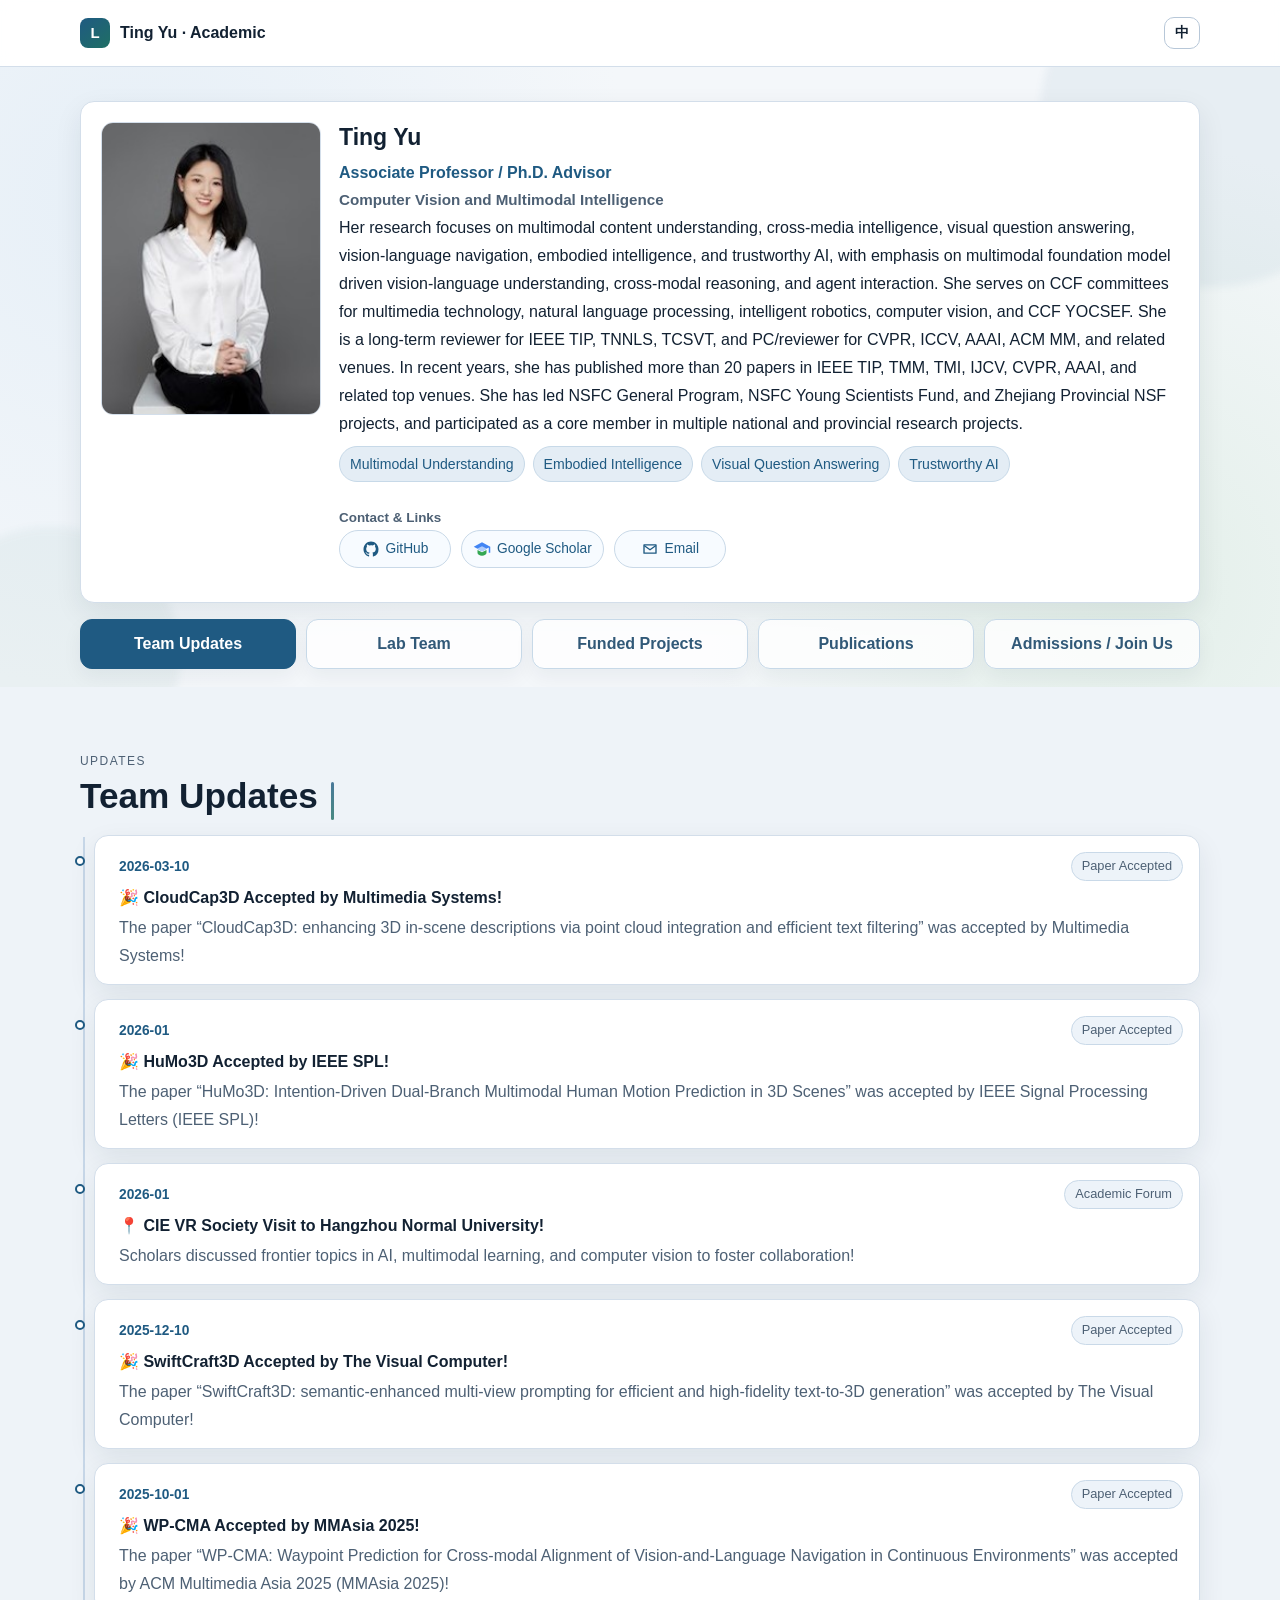
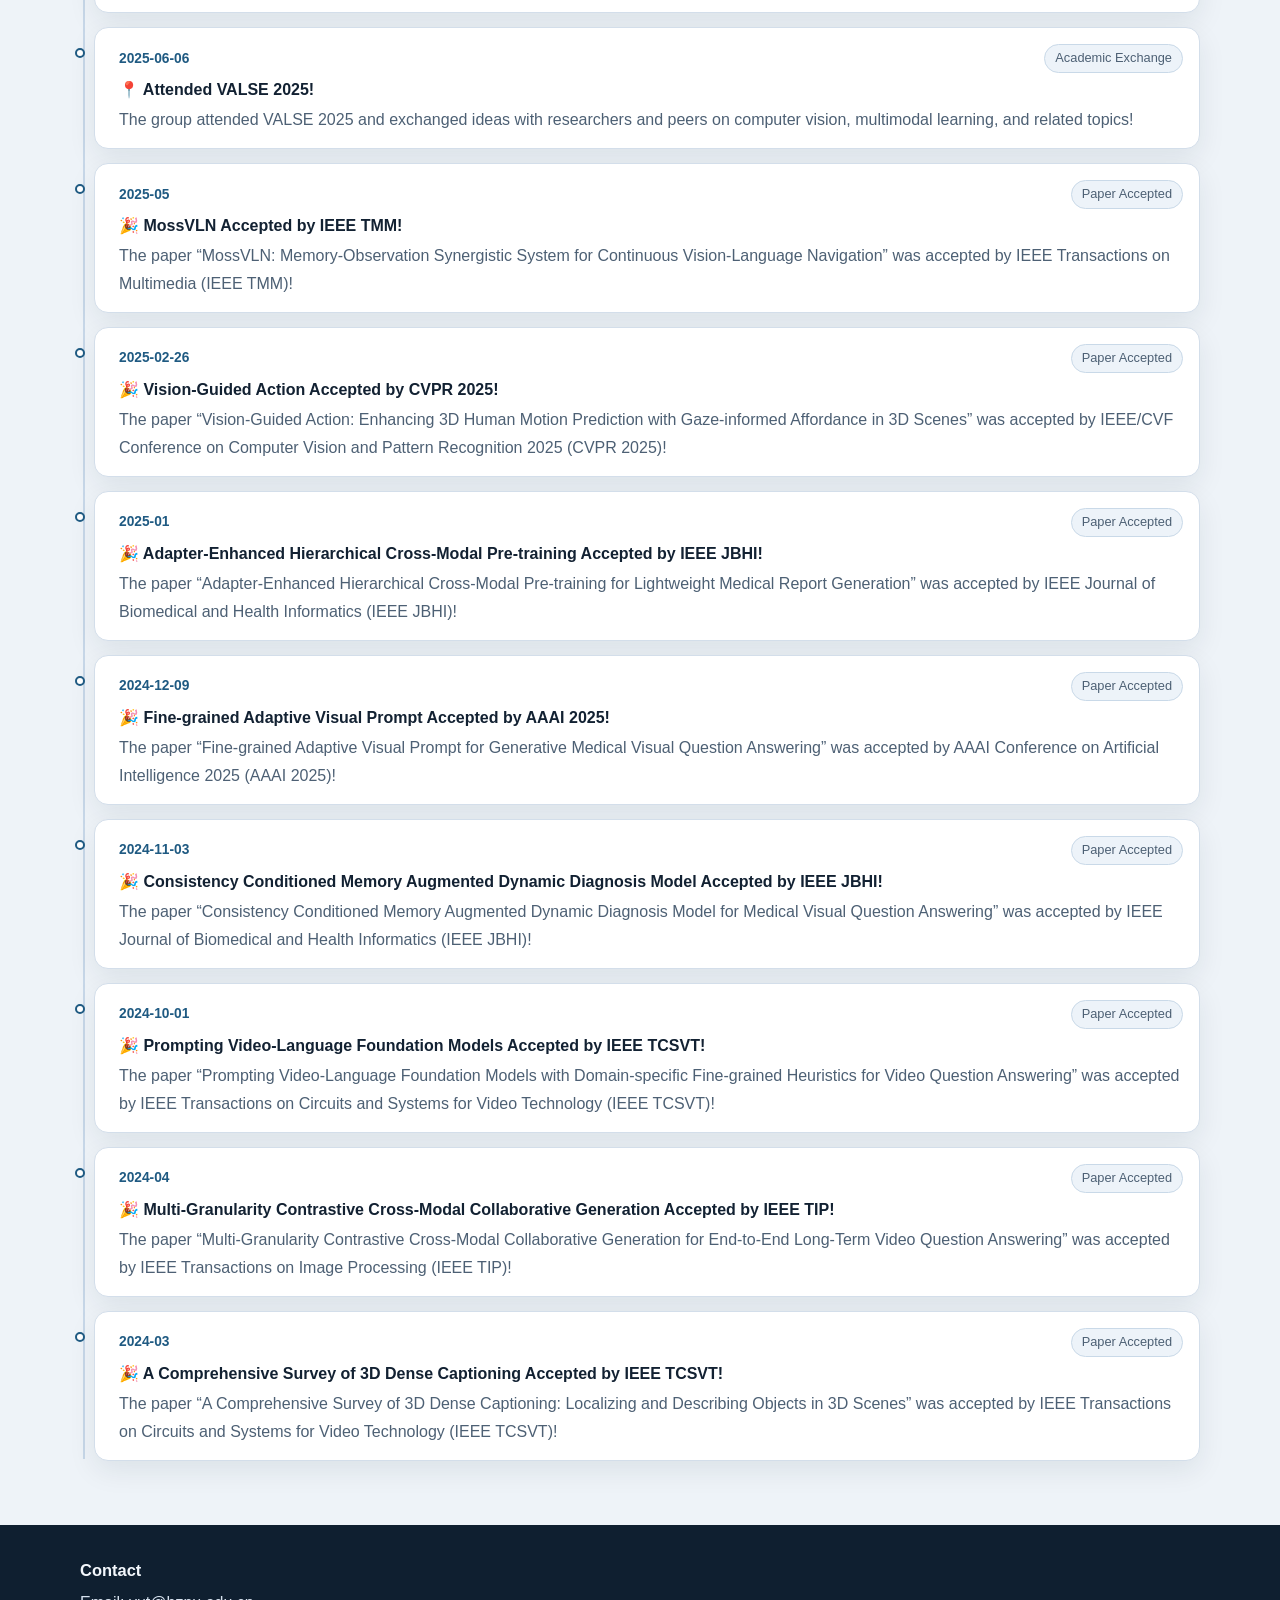
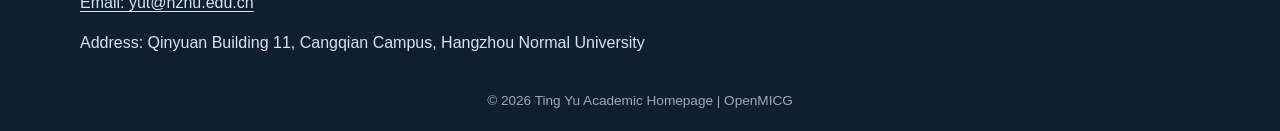
==== commit c433cf7c: "v2" ====
--- a/index.html
+++ b/index.html
@@ -22,12 +22,6 @@
         </a>
 
         <div class="nav-controls">
-          <button class="nav-toggle" id="nav-toggle" aria-expanded="false" aria-controls="site-nav" aria-label="打开或关闭导航菜单">菜单</button>
-          <nav class="site-nav" id="site-nav" aria-label="主导航">
-            <a id="nav-lab" class="is-active" href="./index.html">实验室介绍</a>
-            <a id="nav-members" href="./members.html">成员</a>
-            <a id="nav-research" href="./research.html">科研</a>
-          </nav>
           <button class="lang-toggle" id="lang-toggle" aria-label="切换到英文">EN</button>
         </div>
       </div>
@@ -36,94 +30,50 @@
     <main id="main-content">
       <section class="hero section-block" id="home" aria-labelledby="hero-title">
         <h1 id="hero-title" class="sr-only">导师学术主页</h1>
-        <div class="container hero-grid">
-          <div class="hero-main reveal">
-            <section class="mentor-hero-card" id="mentor-home" aria-labelledby="mentor-profile-title">
-              <header class="section-head hero-section-head">
-                <h2 id="mentor-profile-title">个人介绍</h2>
-              </header>
-              <article class="mentor-card mentor-featured">
-                <div class="mentor-card-main">
-                  <aside class="mentor-photo mentor-photo-large" role="img" aria-label="导师照片">
-                    <img id="mentor-photo-image" class="mentor-photo-image" src="./assets/images/mentor.jpg" alt="导师照片" />
-                    <div id="mentor-photo-fallback" class="mentor-photo-fallback">
-                      <span id="mentor-photo-label">导师照片占位</span>
-                      <small id="mentor-photo-note">assets/images/mentor.jpg</small>
-                    </div>
-                  </aside>
-                  <div class="mentor-content">
-                    <p class="mentor-mini-label" id="mentor-overview-title">学术简介</p>
-                    <h3 id="mentor-name"></h3>
-                    <p class="mentor-title" id="mentor-title"></p>
-                    <p class="mentor-direction" id="mentor-direction"></p>
-                    <p id="mentor-bio"></p>
-                    <ul class="hero-keywords mentor-keywords" id="hero-keywords"></ul>
-                    <div class="mentor-links-block">
-                      <p class="mentor-links-title" id="mentor-links-title">学术链接</p>
-                      <div id="mentor-links" class="mentor-links"></div>
-                    </div>
-                    <div class="hero-actions mentor-actions">
-                      <a class="btn btn-primary" id="hero-btn-lab" href="#lab">学术简介</a>
-                      <a class="btn btn-secondary" id="hero-btn-join" href="#join">合作交流</a>
+        <div class="container hero-shell">
+          <div class="hero-grid">
+            <div class="hero-main reveal">
+              <section class="mentor-hero-card" id="mentor-home" aria-label="导师信息">
+                <article class="mentor-card mentor-featured">
+                  <div class="mentor-card-main">
+                    <aside class="mentor-photo mentor-photo-large" role="img" aria-label="导师照片">
+                      <img id="mentor-photo-image" class="mentor-photo-image" src="./assets/images/mentor.jpg" alt="导师照片" />
+                      <div id="mentor-photo-fallback" class="mentor-photo-fallback">
+                        <span id="mentor-photo-label">导师照片占位</span>
+                        <small id="mentor-photo-note">assets/images/mentor.jpg</small>
+                      </div>
+                    </aside>
+                    <div class="mentor-content">
+                      <h3 id="mentor-name"></h3>
+                      <p class="mentor-title" id="mentor-title"></p>
+                      <p class="mentor-direction" id="mentor-direction"></p>
+                      <p id="mentor-bio"></p>
+                      <ul class="hero-keywords mentor-keywords" id="hero-keywords"></ul>
+                      <div class="mentor-links-block">
+                        <p class="mentor-links-title" id="mentor-links-title">学术链接</p>
+                        <div id="mentor-links" class="mentor-links"></div>
+                      </div>
                     </div>
                   </div>
-                </div>
-              </article>
-            </section>
+                </article>
+              </section>
+
+              <nav class="section-nav reveal" id="site-nav" aria-label="主页导航">
+                <a id="nav-news" class="is-active" href="#news" data-view-target="news">团队动态</a>
+                <a id="nav-members" href="#members" data-view-target="members">实验室团队</a>
+                <a id="nav-projects" href="#projects" data-view-target="projects">科研项目</a>
+                <a id="nav-publications" href="#publications" data-view-target="publications">学术论文</a>
+                <a id="nav-join" href="#join" data-view-target="join">招生 / 加入我们</a>
+              </nav>
+            </div>
           </div>
-          <aside class="hero-visual reveal" aria-label="实验室概览信息">
-            <div class="hero-side-stack">
-              <article class="card compact-card">
-                <h3 id="mentor-areas-title">研究领域</h3>
-                <ul id="mentor-research-areas"></ul>
-              </article>
-              <div class="visual-card">
-                <h2 id="hero-overview-title">学术概览</h2>
-                <ul id="hero-highlights" class="highlight-list"></ul>
-              </div>
-              <article class="card compact-card">
-                <h3 id="mentor-services-title">学术服务与科研工作</h3>
-                <ul id="mentor-academic-services"></ul>
-              </article>
-            </div>
-          </aside>
         </div>
       </section>
 
-      <section class="section-block section-alt page-with-sidebar" id="lab-overview">
-        <div class="container sidebar-layout">
-          <aside class="left-sidebar reveal" aria-label="成员速览">
-            <div class="sidebar-card">
-              <h3 id="sidebar-members-title">成员速览</h3>
-              <div id="side-members-list" class="side-members-list"></div>
-            </div>
-          </aside>
-
-          <div class="main-column">
-            <section class="section-block section-inner" id="lab" aria-labelledby="lab-title">
-              <header class="section-head reveal">
-                <p class="section-label" id="lab-label">About Lab</p>
-                <h2 id="lab-title">研究团队</h2>
-              </header>
-              <div class="lab-intro-grid">
-                <article class="card reveal">
-                  <h3 id="lab-focus-title">研究主题与核心方向</h3>
-                  <ul id="lab-focus"></ul>
-                </article>
-                <article class="card reveal">
-                  <h3 id="lab-philosophy-title">研究理念</h3>
-                  <p id="lab-philosophy"></p>
-                  <h3 class="subhead" id="lab-culture-title">实验室文化</h3>
-                  <p id="lab-culture"></p>
-                </article>
-                <article class="card reveal">
-                  <h3 id="lab-welcome-title">招生与合作</h3>
-                  <p id="lab-welcome"></p>
-                </article>
-              </div>
-            </section>
-
-            <section class="section-block section-inner" id="news" aria-labelledby="news-title">
+      <section class="section-block section-alt" id="lab-overview">
+        <div class="container">
+          <div class="main-column home-main-column">
+            <section class="section-block section-inner content-panel is-active" id="news" aria-labelledby="news-title" data-view-panel="news">
               <header class="section-head reveal">
                 <p class="section-label" id="news-label">Updates</p>
                 <h2 id="news-title">实验室日常信息</h2>
@@ -131,22 +81,59 @@
               <div id="news-timeline" class="timeline"></div>
             </section>
 
-            <section class="section-block section-inner" id="join" aria-labelledby="join-title">
+            <section class="section-block section-inner content-panel" id="members" aria-labelledby="members-title" data-view-panel="members" hidden>
+              <header class="section-head reveal">
+                <p class="section-label" id="members-label">Team</p>
+                <h2 id="members-title">实验室团队</h2>
+              </header>
+              <div class="team-panel">
+                <div class="team-members-wrap reveal" id="team-members">
+                  <div id="member-groups"></div>
+                </div>
+              </div>
+            </section>
+
+            <section class="section-block section-inner content-panel" id="projects" aria-labelledby="research-outcomes-title" data-view-panel="projects" hidden>
+              <header class="section-head reveal">
+                <p class="section-label" id="research-label">Research</p>
+                <h2 id="research-outcomes-title">科研项目</h2>
+              </header>
+              <div class="research-layout">
+                <div>
+                  <div id="research-outcomes" class="project-list"></div>
+                </div>
+              </div>
+            </section>
+
+            <section class="section-block section-inner content-panel" id="publications" aria-labelledby="research-publications-title" data-view-panel="publications" hidden>
+              <header class="section-head reveal">
+                <p class="section-label" id="publications-label">Publications</p>
+                <h2 id="research-publications-title">学术论文</h2>
+              </header>
+              <div class="publication-section">
+                <div id="research-publications" class="publication-list"></div>
+              </div>
+            </section>
+
+            <section class="section-block section-inner compact-join-section content-panel" id="join" aria-labelledby="join-title" data-view-panel="join" hidden>
               <header class="section-head reveal">
                 <p class="section-label" id="join-label">Join Us</p>
                 <h2 id="join-title">招生 / 加入我们</h2>
               </header>
-              <div class="join-layout">
-                <article class="card reveal">
-                  <h3 id="join-expectations-title">我们期待的能力</h3>
-                  <ul id="join-expectations"></ul>
-                </article>
-                <article class="card reveal">
-                  <h3 id="join-process-title">加入流程建议</h3>
-                  <ol id="join-process"></ol>
-                  <p id="join-note" class="join-note"></p>
-                </article>
-              </div>
+              <article class="card reveal join-inline-card">
+                <div class="join-inline-grid">
+                  <div>
+                    <h3 id="join-expectations-title">加入要求</h3>
+                    <ul id="join-expectations"></ul>
+                  </div>
+                  <div>
+                    <h3 id="join-process-title">联系流程</h3>
+                    <p class="join-email"><a id="join-email" href="mailto:yut@hznu.edu.cn">联系邮箱：yut@hznu.edu.cn</a></p>
+                    <ol id="join-process"></ol>
+                    <p id="join-note" class="join-note"></p>
+                  </div>
+                </div>
+              </article>
             </section>
           </div>
         </div>
--- a/assets/css/style.css
+++ b/assets/css/style.css
@@ -72,17 +72,17 @@
   margin: 0 auto;
 }
 
-.section-block {
-  padding: 84px 0;
-}
+.section-block {
+  padding: 64px 0;
+}
 
 .section-alt {
   background: var(--surface-alt);
 }
 
-.section-head {
-  margin-bottom: 28px;
-}
+.section-head {
+  margin-bottom: 20px;
+}
 
 .section-head h2 {
   position: relative;
@@ -233,7 +233,7 @@
   overflow: hidden;
   background: radial-gradient(circle at 10% 20%, #e6eff7 0, transparent 40%),
     radial-gradient(circle at 88% 84%, #e3efe9 0, transparent 36%), var(--bg);
-  padding: 52px 0 28px;
+  padding: 34px 0 18px;
 }
 
 .hero::before,
@@ -262,26 +262,67 @@
   left: -80px;
 }
 
+.hero-shell {
+  display: grid;
+  gap: 12px;
+}
+
 .hero-grid {
   display: grid;
   grid-template-columns: 1fr;
-  gap: 18px;
-  align-items: start;
+  gap: 0;
+  align-items: stretch;
 }
 
 .hero-main {
   position: relative;
   z-index: 1;
-}
-
-.hero-keywords {
-  list-style: none;
-  display: flex;
-  gap: 8px;
-  flex-wrap: wrap;
-  padding-left: 0;
-  margin-bottom: 24px;
-}
+  display: flex;
+  flex-direction: column;
+  align-self: stretch;
+}
+
+.section-nav {
+  margin-top: 16px;
+  display: grid;
+  grid-template-columns: repeat(5, minmax(0, 1fr));
+  gap: 10px;
+}
+
+.section-nav a {
+  text-decoration: none;
+  text-align: center;
+  color: #315978;
+  background: rgba(255, 255, 255, 0.82);
+  border: 1px solid #c7d9e8;
+  border-radius: 12px;
+  padding: 10px 12px;
+  font-weight: 600;
+  box-shadow: 0 8px 20px rgba(11, 31, 49, 0.055);
+  transition: background 180ms ease, border-color 180ms ease, color 180ms ease, transform 180ms ease;
+}
+
+.section-nav a:hover,
+.section-nav a:focus-visible,
+.section-nav a.is-active {
+  color: #fff;
+  background: var(--brand);
+  border-color: var(--brand);
+}
+
+.section-nav a:hover,
+.section-nav a:focus-visible {
+  transform: translateY(-1px);
+}
+
+.hero-keywords {
+  list-style: none;
+  display: flex;
+  gap: 8px;
+  flex-wrap: wrap;
+  padding-left: 0;
+  margin-bottom: 14px;
+}
 
 .hero-keywords li {
   background: var(--brand-soft);
@@ -298,14 +339,14 @@
   flex-wrap: wrap;
 }
 
-.btn {
-  text-decoration: none;
-  border-radius: 10px;
-  padding: 10px 14px;
-  border: 1px solid transparent;
-  font-weight: 600;
-  font-size: 0.95rem;
-}
+.btn {
+  text-decoration: none;
+  border-radius: 10px;
+  padding: 8px 12px;
+  border: 1px solid transparent;
+  font-weight: 600;
+  font-size: 0.9rem;
+}
 
 .btn-primary {
   background: var(--brand);
@@ -329,58 +370,19 @@
   color: var(--brand);
 }
 
-.hero-visual {
-  position: relative;
-  z-index: 1;
-}
-
-.hero-side-stack {
-  display: grid;
-  gap: 14px;
-}
-
-.visual-card {
-  background: var(--surface);
-  border: 1px solid var(--line);
-  border-radius: var(--radius);
-  box-shadow: var(--shadow);
-  padding: 20px;
-  position: relative;
-  overflow: hidden;
-}
-
-.visual-card::after {
-  content: "";
-  position: absolute;
-  inset: 0;
-  pointer-events: none;
-  background-image: radial-gradient(rgba(31, 90, 130, 0.24) 0.8px, transparent 0.8px);
-  background-size: 12px 12px;
-  opacity: 0.14;
-}
-
-.visual-card > * {
-  position: relative;
-  z-index: 1;
-}
-
-.visual-card h2 {
-  font-size: 1.1rem;
-  margin-bottom: 12px;
-}
-
-.highlight-list {
-  list-style: none;
-  padding: 0;
-  display: grid;
-  gap: 10px;
-}
-
-.highlight-list li {
-  border-bottom: 1px dashed var(--line);
-  padding-bottom: 10px;
-  color: var(--muted);
-}
+.highlight-list {
+  list-style: none;
+  padding: 0;
+  display: grid;
+  gap: 6px;
+}
+
+.highlight-list li {
+  border-bottom: 1px dashed var(--line);
+  padding-bottom: 6px;
+  color: var(--muted);
+  line-height: 1.45;
+}
 
 .highlight-list li:last-child {
   border-bottom: 0;
@@ -392,7 +394,11 @@
 }
 
 .hero-section-head {
-  margin-bottom: 18px;
+  margin-bottom: 12px;
+}
+
+.hero-shell > .hero-section-head {
+  margin-bottom: 0;
 }
 
 .mentor-info-stack {
@@ -402,9 +408,15 @@
 
 .mentor-card-main {
   display: grid;
-  grid-template-columns: minmax(160px, 196px) 1fr;
-  gap: 16px;
+  grid-template-columns: minmax(150px, 220px) 1fr;
+  gap: 18px;
   align-items: start;
+}
+
+.mentor-hero-card,
+.mentor-featured {
+  width: 100%;
+  height: 100%;
 }
 
 .team-panel {
@@ -429,10 +441,11 @@
 }
 
 .mentor-photo {
-  min-height: 168px;
-  padding: 0;
-  display: block;
-  text-align: center;
+  min-height: 150px;
+  align-self: start;
+  padding: 0;
+  display: block;
+  text-align: center;
   background: linear-gradient(145deg, #f4f7fb, #e2ebf4);
   border: 1px solid var(--line);
   border-radius: 12px;
@@ -440,10 +453,11 @@
 }
 
 .mentor-photo-image {
-  display: block;
-  width: 100%;
-  height: 100%;
-  min-height: 168px;
+  display: block;
+  width: 100%;
+  height: auto;
+  min-height: 150px;
+  aspect-ratio: 3 / 4;
   object-fit: cover;
 }
 
@@ -475,9 +489,16 @@
   font-size: 0.84rem;
 }
 
-.mentor-content p {
-  margin-bottom: 0;
-}
+.mentor-content p {
+  margin-bottom: 0;
+}
+
+.mentor-content {
+  display: flex;
+  flex-direction: column;
+  min-width: 0;
+  justify-content: space-between;
+}
 
 .mentor-card {
   background: var(--surface);
@@ -532,16 +553,17 @@
 }
 
 .mentor-content h3 {
-  font-size: clamp(1.5rem, 2.4vw, 1.95rem);
-  margin-bottom: 10px;
+  font-size: clamp(1.3rem, 1.8vw, 1.62rem);
+  margin-bottom: 6px;
 }
 
 .mentor-keywords {
-  margin-top: 14px;
-  margin-bottom: 14px;
+  margin-top: 8px;
+  margin-bottom: 8px;
 }
 
 .mentor-links-block {
+  margin-top: 16px;
   margin-bottom: 14px;
 }
 
@@ -555,7 +577,8 @@
 .mentor-links {
   display: flex;
   flex-wrap: wrap;
-  gap: 8px;
+  gap: 10px;
+  justify-content: flex-start;
 }
 
 .mentor-link-btn {
@@ -568,7 +591,10 @@
   font-size: 0.86rem;
   display: inline-flex;
   align-items: center;
+  justify-content: center;
   gap: 6px;
+  flex: 0 1 auto;
+  min-width: 112px;
   transition: background 180ms ease, border-color 180ms ease, color 180ms ease;
 }
 
@@ -594,13 +620,9 @@
   display: block;
 }
 
-.mentor-actions {
-  margin-top: 2px;
-}
-
 .mentor-grid {
   margin-top: 12px;
-  display: grid;
+  display: grid;
   grid-template-columns: 1fr 1fr;
   gap: 12px 16px;
 }
@@ -617,13 +639,13 @@
 
 .lab-intro-grid {
   display: grid;
-  grid-template-columns: repeat(3, 1fr);
-  gap: 20px;
+  grid-template-columns: repeat(3, minmax(0, 1fr));
+  gap: 14px;
 }
 
 .page-with-sidebar {
-  padding-top: 72px;
-  padding-bottom: 72px;
+  padding-top: 64px;
+  padding-bottom: 64px;
 }
 
 .page-with-sidebar .container {
@@ -633,7 +655,7 @@
 .sidebar-layout {
   display: grid;
   grid-template-columns: 232px minmax(0, 1fr);
-  gap: 36px;
+  gap: 28px;
   align-items: start;
 }
 
@@ -711,16 +733,16 @@
 
 .main-column {
   display: grid;
-  gap: 28px;
+  gap: 18px;
   min-width: 0;
 }
 
 .main-column .section-head {
-  margin-bottom: 24px;
+  margin-bottom: 16px;
 }
 
 #lab-overview .main-column {
-  gap: 28px;
+  gap: 14px;
 }
 
 #lab-overview .lab-intro-grid {
@@ -728,6 +750,56 @@
   gap: 14px;
 }
 
+.compact-join-section .section-head {
+  margin-bottom: 12px;
+}
+
+.join-inline-card {
+  padding: 14px 16px;
+}
+
+.join-inline-grid {
+  display: grid;
+  grid-template-columns: 1.3fr 0.7fr;
+  gap: 18px;
+  align-items: start;
+}
+
+.join-inline-card h3 {
+  margin-bottom: 8px;
+  font-size: 1rem;
+}
+
+.join-inline-card li {
+  margin-bottom: 6px;
+  line-height: 1.5;
+}
+
+.join-email {
+  margin: 0 0 8px;
+}
+
+.join-email a,
+.site-footer a {
+  color: inherit;
+  text-decoration: underline;
+  text-underline-offset: 3px;
+}
+
+.join-email a:hover,
+.join-email a:focus-visible,
+.site-footer a:hover,
+.site-footer a:focus-visible {
+  color: var(--brand);
+}
+
+.join-note {
+  margin-top: 10px;
+  margin-bottom: 0;
+  font-size: 0.9rem;
+  color: var(--muted);
+}
+
 #lab-overview #news .timeline {
   margin-left: 0;
 }
@@ -740,40 +812,44 @@
   margin-left: 14px;
 }
 
-#lab-overview .join-layout {
-  grid-template-columns: repeat(2, minmax(0, 1fr));
-  gap: 14px;
+.content-panel[hidden] {
+  display: none;
+}
+
+.content-panel.is-active {
+  display: block;
 }
 
 #research .research-layout {
   display: grid;
   gap: 32px;
-}
-
-#research .card-grid {
-  display: grid;
-  grid-template-columns: repeat(3, minmax(0, 1fr));
-  gap: 14px;
 }
 
 #research .publication-section {
   margin-top: 30px;
 }
 
-#research .publication-list {
+#publications .publication-section {
+  margin-top: 0;
+}
+
+#research .project-list,
+#research .publication-list,
+#projects .project-list,
+#publications .publication-list {
   width: 100%;
   gap: 12px;
 }
 
-.card {
-  background: var(--surface);
-  border: 1px solid var(--line);
-  border-radius: var(--radius);
-  box-shadow: var(--shadow);
-  padding: 20px;
-  position: relative;
-  overflow: hidden;
-}
+.card {
+  background: var(--surface);
+  border: 1px solid var(--line);
+  border-radius: var(--radius);
+  box-shadow: var(--shadow);
+  padding: 16px;
+  position: relative;
+  overflow: hidden;
+}
 
 .card,
 .student-card,
@@ -794,12 +870,12 @@
 }
 
 .compact-card {
-  padding: 18px 20px;
+  padding: 16px 18px;
 }
 
 .compact-card ul li {
   color: var(--muted);
-  margin-bottom: 10px;
+  margin-bottom: 8px;
 }
 
 .card p,
@@ -1027,15 +1103,54 @@
   color: var(--muted);
 }
 
-.publication-section {
-  margin-top: 22px;
-}
-
-.publication-list {
-  display: grid;
-  gap: 10px;
-  counter-reset: pub-counter;
-}
+.publication-section {
+  margin-top: 22px;
+}
+
+.project-list,
+.publication-list {
+  display: grid;
+  gap: 10px;
+}
+
+.project-list {
+  counter-reset: project-counter;
+}
+
+.project-item {
+  background: var(--surface);
+  border: 1px solid var(--line);
+  border-radius: 14px;
+  padding: 14px 16px 14px 44px;
+  position: relative;
+}
+
+.project-item::before {
+  counter-increment: project-counter;
+  content: "[" counter(project-counter) "]";
+  position: absolute;
+  left: 14px;
+  top: 14px;
+  color: var(--brand);
+  font-weight: 700;
+  font-size: 0.9rem;
+}
+
+.project-title {
+  margin: 0 0 6px;
+  font-size: 1.03rem;
+  line-height: 1.5;
+}
+
+.project-summary {
+  margin: 0;
+  color: var(--muted);
+  line-height: 1.7;
+}
+
+.publication-list {
+  counter-reset: pub-counter;
+}
 
 .publication-item {
   background: var(--surface);
@@ -1209,6 +1324,7 @@
   .hero-grid,
   .mentor-layout,
   .lab-intro-grid,
+  .join-inline-grid,
   .join-layout,
   .footer-layout {
     grid-template-columns: 1fr;
@@ -1251,12 +1367,9 @@
     min-height: 54px;
   }
 
-  #research .card-grid {
-    grid-template-columns: repeat(2, minmax(0, 1fr));
-  }
-
   #lab-overview .lab-intro-grid,
-  #lab-overview .join-layout {
+  #lab-overview .join-layout,
+  .join-inline-grid {
     grid-template-columns: 1fr;
   }
 
@@ -1299,10 +1412,14 @@
     display: inline-block;
   }
 
-  .mentor-grid {
-    grid-template-columns: 1fr;
-  }
-
+  .mentor-grid {
+    grid-template-columns: 1fr;
+  }
+
+  .section-nav {
+    grid-template-columns: repeat(2, minmax(0, 1fr));
+  }
+
   .mentor-card-main {
     grid-template-columns: 1fr;
   }
@@ -1315,9 +1432,14 @@
     font-size: 1.7rem;
   }
 
-  #research .card-grid {
-    grid-template-columns: 1fr;
-  }
+  .mentor-links {
+    justify-content: flex-start;
+  }
+
+  .mentor-link-btn {
+    flex: 0 1 auto;
+  }
+
 }
 
 @media (prefers-reduced-motion: reduce) {
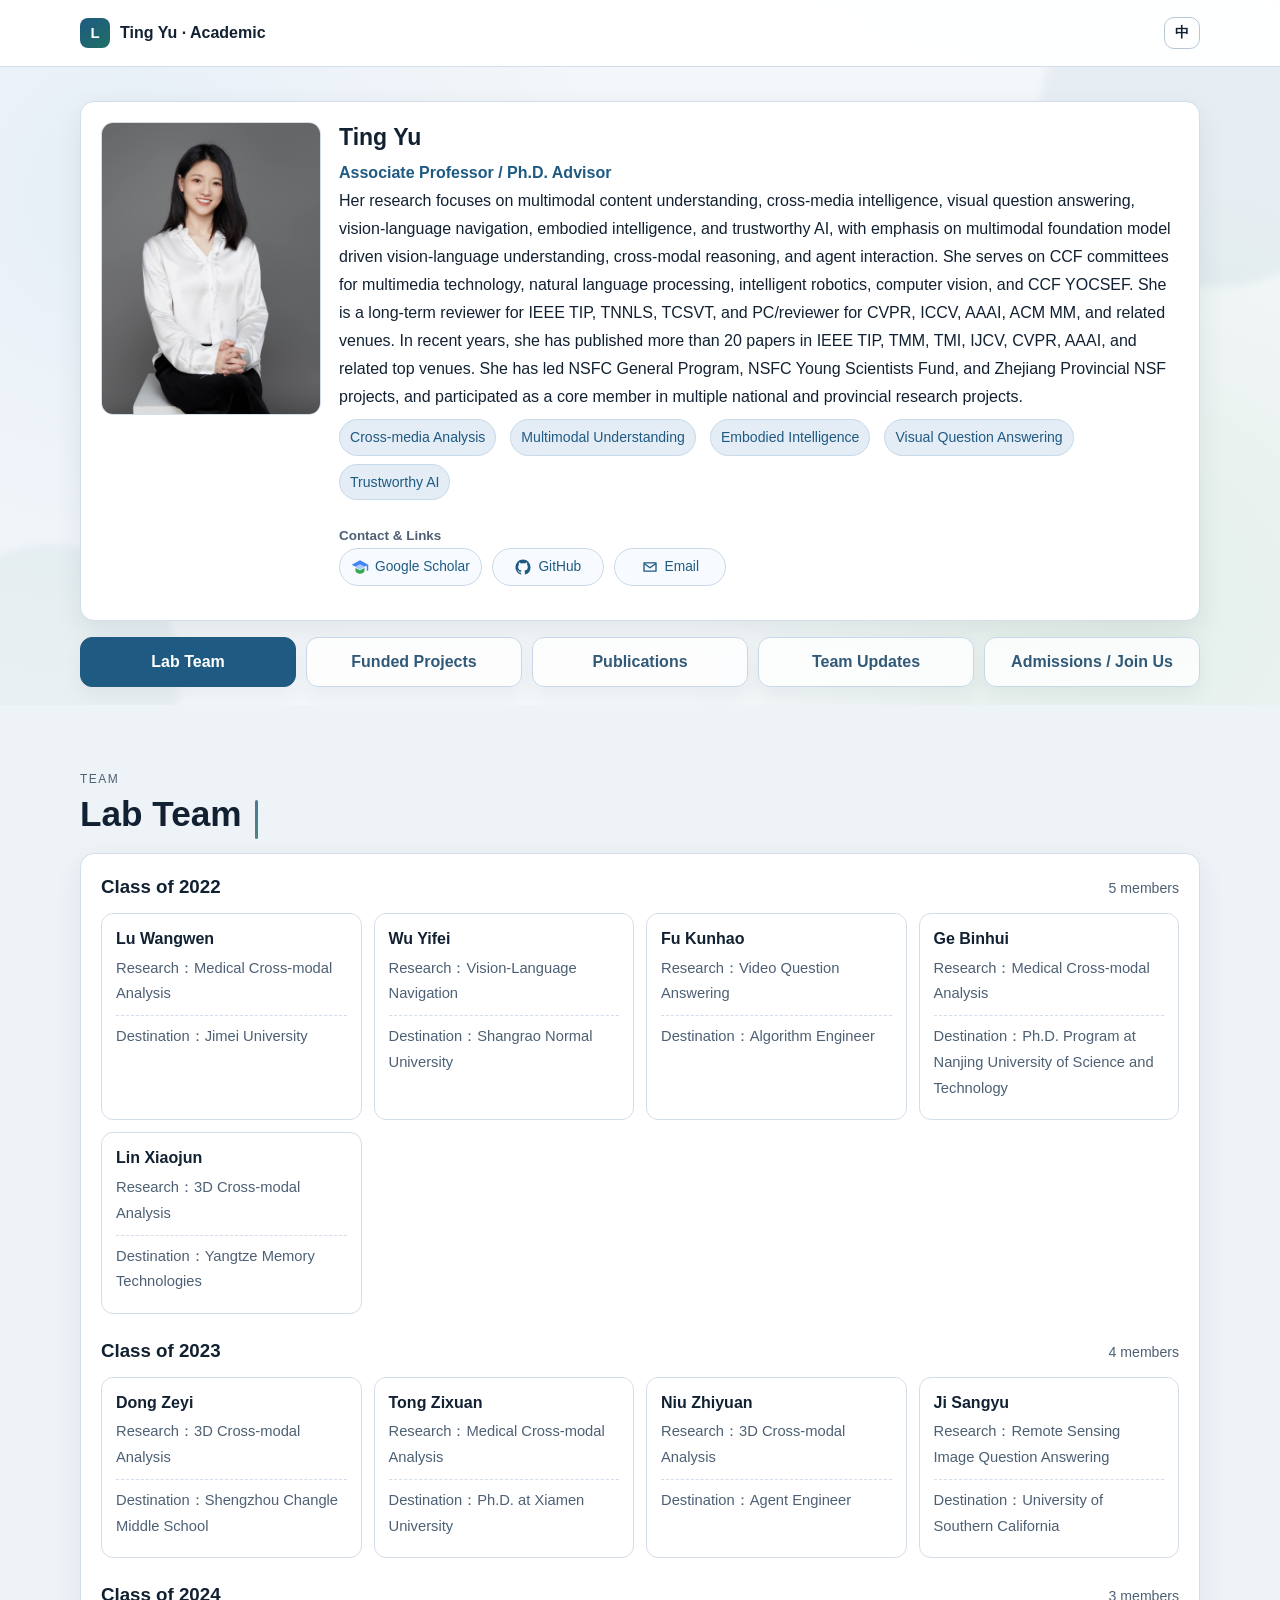
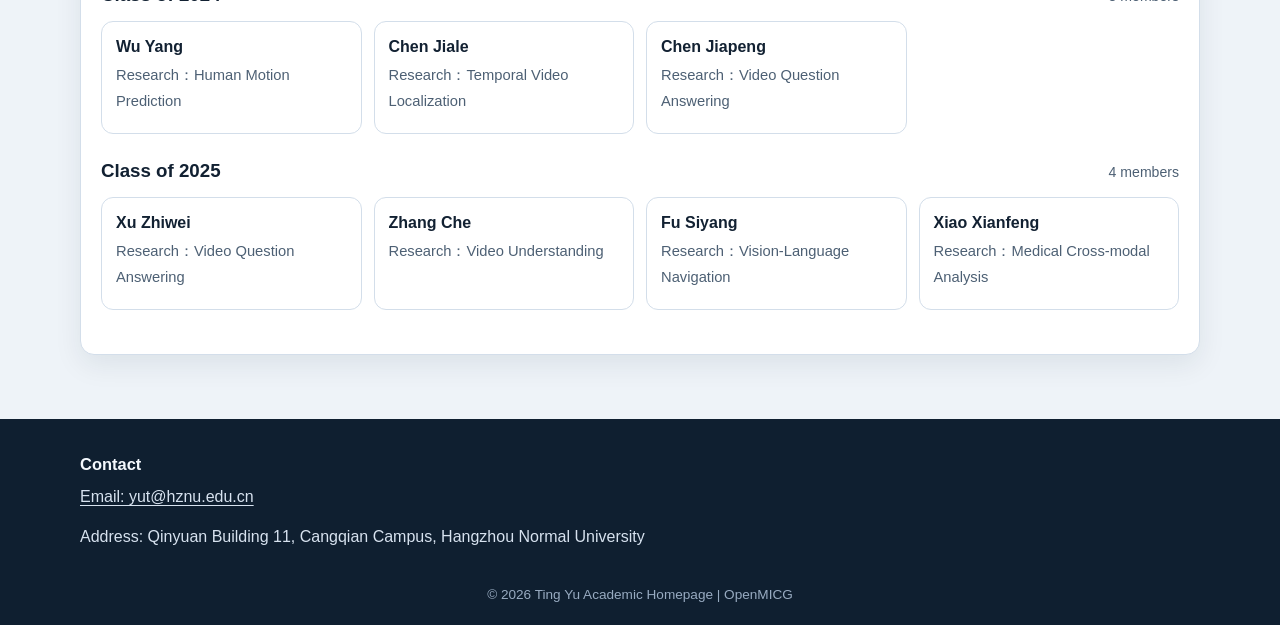
==== commit f7651cd8: "v2.1" ====
--- a/index.html
+++ b/index.html
@@ -46,7 +46,6 @@
                     <div class="mentor-content">
                       <h3 id="mentor-name"></h3>
                       <p class="mentor-title" id="mentor-title"></p>
-                      <p class="mentor-direction" id="mentor-direction"></p>
                       <p id="mentor-bio"></p>
                       <ul class="hero-keywords mentor-keywords" id="hero-keywords"></ul>
                       <div class="mentor-links-block">
@@ -59,10 +58,10 @@
               </section>
 
               <nav class="section-nav reveal" id="site-nav" aria-label="主页导航">
-                <a id="nav-news" class="is-active" href="#news" data-view-target="news">团队动态</a>
-                <a id="nav-members" href="#members" data-view-target="members">实验室团队</a>
+                <a id="nav-members" class="is-active" href="#members" data-view-target="members">实验室团队</a>
                 <a id="nav-projects" href="#projects" data-view-target="projects">科研项目</a>
                 <a id="nav-publications" href="#publications" data-view-target="publications">学术论文</a>
+                <a id="nav-news" href="#news" data-view-target="news">团队动态</a>
                 <a id="nav-join" href="#join" data-view-target="join">招生 / 加入我们</a>
               </nav>
             </div>
@@ -73,15 +72,7 @@
       <section class="section-block section-alt" id="lab-overview">
         <div class="container">
           <div class="main-column home-main-column">
-            <section class="section-block section-inner content-panel is-active" id="news" aria-labelledby="news-title" data-view-panel="news">
-              <header class="section-head reveal">
-                <p class="section-label" id="news-label">Updates</p>
-                <h2 id="news-title">实验室日常信息</h2>
-              </header>
-              <div id="news-timeline" class="timeline"></div>
-            </section>
-
-            <section class="section-block section-inner content-panel" id="members" aria-labelledby="members-title" data-view-panel="members" hidden>
+            <section class="section-block section-inner content-panel is-active" id="members" aria-labelledby="members-title" data-view-panel="members">
               <header class="section-head reveal">
                 <p class="section-label" id="members-label">Team</p>
                 <h2 id="members-title">实验室团队</h2>
@@ -113,6 +104,14 @@
               <div class="publication-section">
                 <div id="research-publications" class="publication-list"></div>
               </div>
+            </section>
+
+            <section class="section-block section-inner content-panel" id="news" aria-labelledby="news-title" data-view-panel="news" hidden>
+              <header class="section-head reveal">
+                <p class="section-label" id="news-label">Updates</p>
+                <h2 id="news-title">实验室日常信息</h2>
+              </header>
+              <div id="news-timeline" class="timeline"></div>
             </section>
 
             <section class="section-block section-inner compact-join-section content-panel" id="join" aria-labelledby="join-title" data-view-panel="join" hidden>
--- a/assets/css/style.css
+++ b/assets/css/style.css
@@ -314,24 +314,25 @@
 .section-nav a:focus-visible {
   transform: translateY(-1px);
 }
-
+
 .hero-keywords {
   list-style: none;
   display: flex;
-  gap: 8px;
+  column-gap: 14px;
+  row-gap: 8px;
   flex-wrap: wrap;
   padding-left: 0;
-  margin-bottom: 14px;
-}
-
-.hero-keywords li {
-  background: var(--brand-soft);
-  color: var(--brand);
-  font-size: 0.88rem;
-  border: 1px solid #c7d9e8;
-  padding: 5px 10px;
-  border-radius: 999px;
-}
+  margin: 8px 0 8px;
+}
+
+.hero-keywords li {
+  background: var(--brand-soft);
+  color: var(--brand);
+  font-size: 0.88rem;
+  border: 1px solid #c7d9e8;
+  padding: 5px 10px;
+  border-radius: 999px;
+}
 
 .hero-actions {
   display: flex;
@@ -408,8 +409,10 @@
 
 .mentor-card-main {
   display: grid;
-  grid-template-columns: minmax(150px, 220px) 1fr;
-  gap: 18px;
+  --mentor-photo-column: 220px;
+  --mentor-card-gap: 18px;
+  grid-template-columns: minmax(150px, var(--mentor-photo-column)) 1fr;
+  gap: var(--mentor-card-gap);
   align-items: start;
 }
 
@@ -555,11 +558,6 @@
 .mentor-content h3 {
   font-size: clamp(1.3rem, 1.8vw, 1.62rem);
   margin-bottom: 6px;
-}
-
-.mentor-keywords {
-  margin-top: 8px;
-  margin-bottom: 8px;
 }
 
 .mentor-links-block {
@@ -1121,7 +1119,7 @@
   background: var(--surface);
   border: 1px solid var(--line);
   border-radius: 14px;
-  padding: 14px 16px 14px 44px;
+  padding: 12px 16px 12px 44px;
   position: relative;
 }
 
@@ -1136,16 +1134,11 @@
   font-size: 0.9rem;
 }
 
-.project-title {
-  margin: 0 0 6px;
-  font-size: 1.03rem;
-  line-height: 1.5;
-}
-
-.project-summary {
+.project-line {
   margin: 0;
-  color: var(--muted);
-  line-height: 1.7;
+  color: #405970;
+  font-size: 0.96rem;
+  line-height: 1.65;
 }
 
 .publication-list {
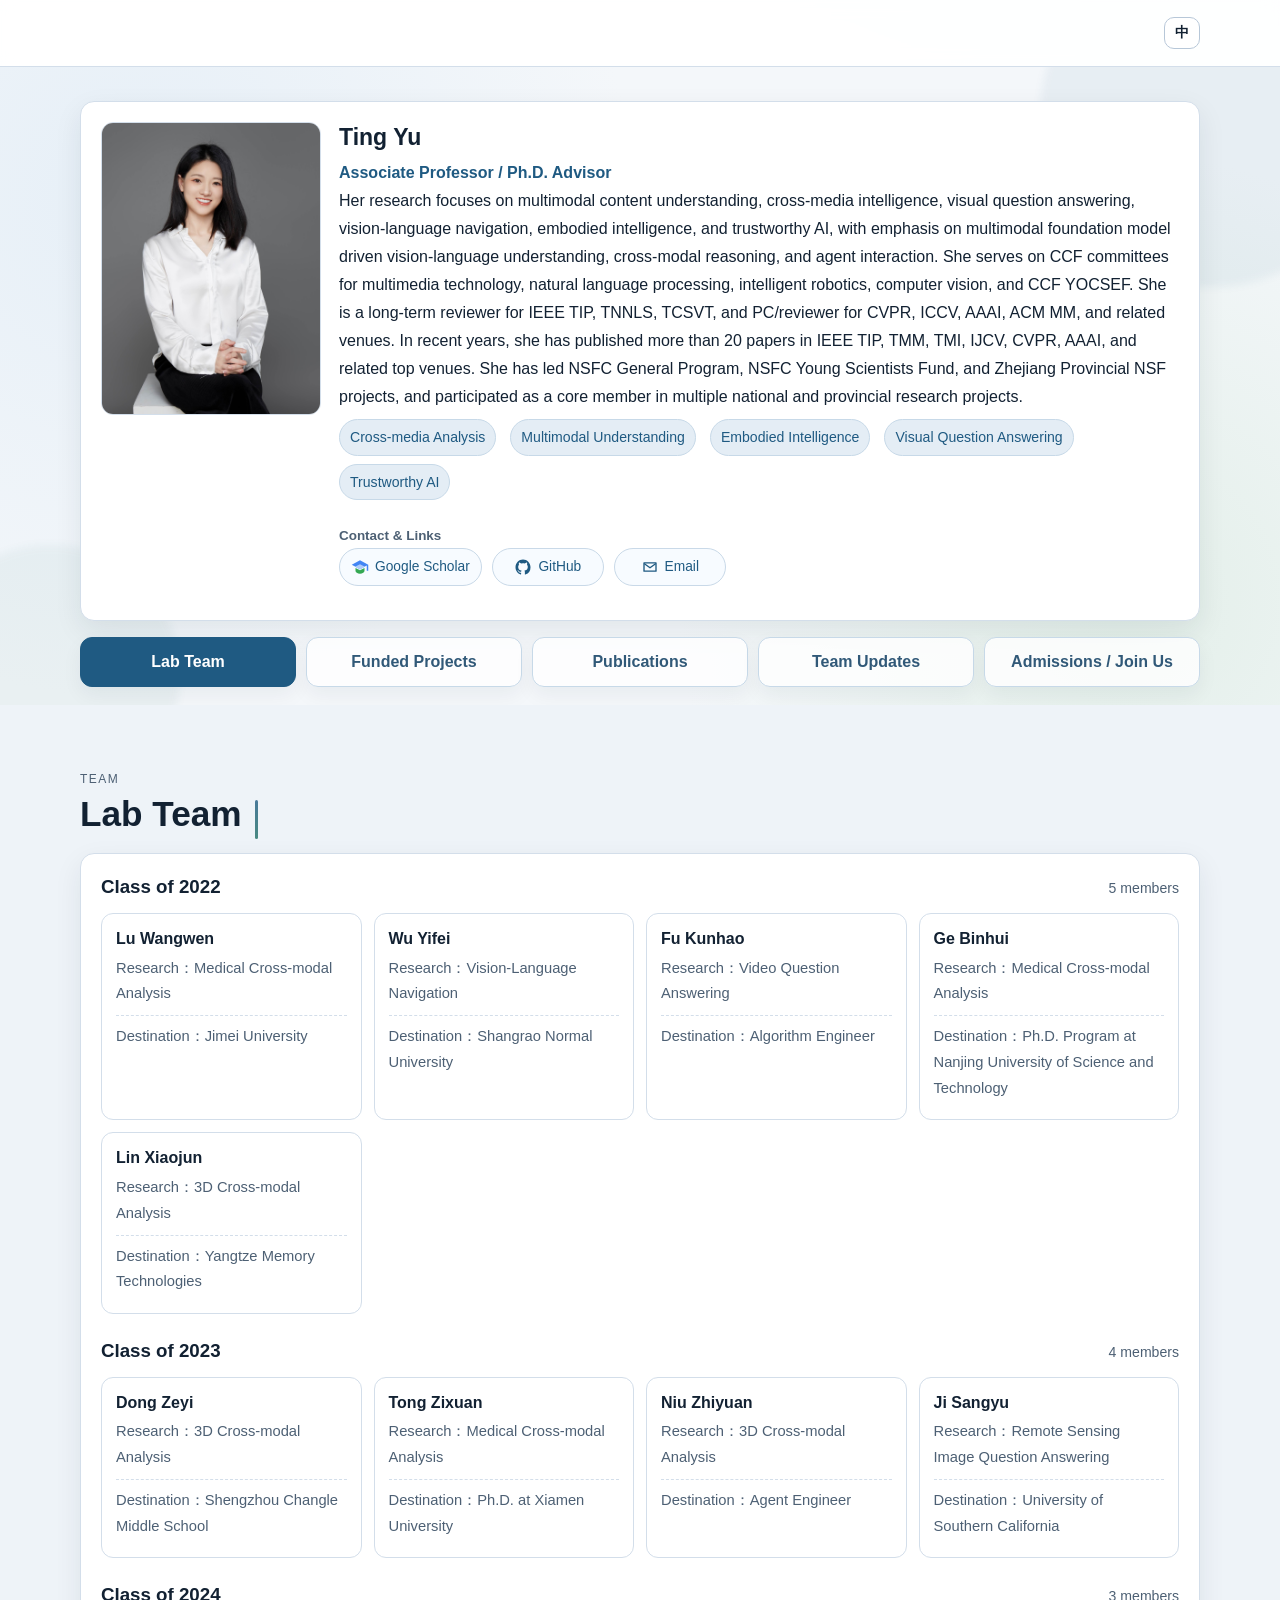
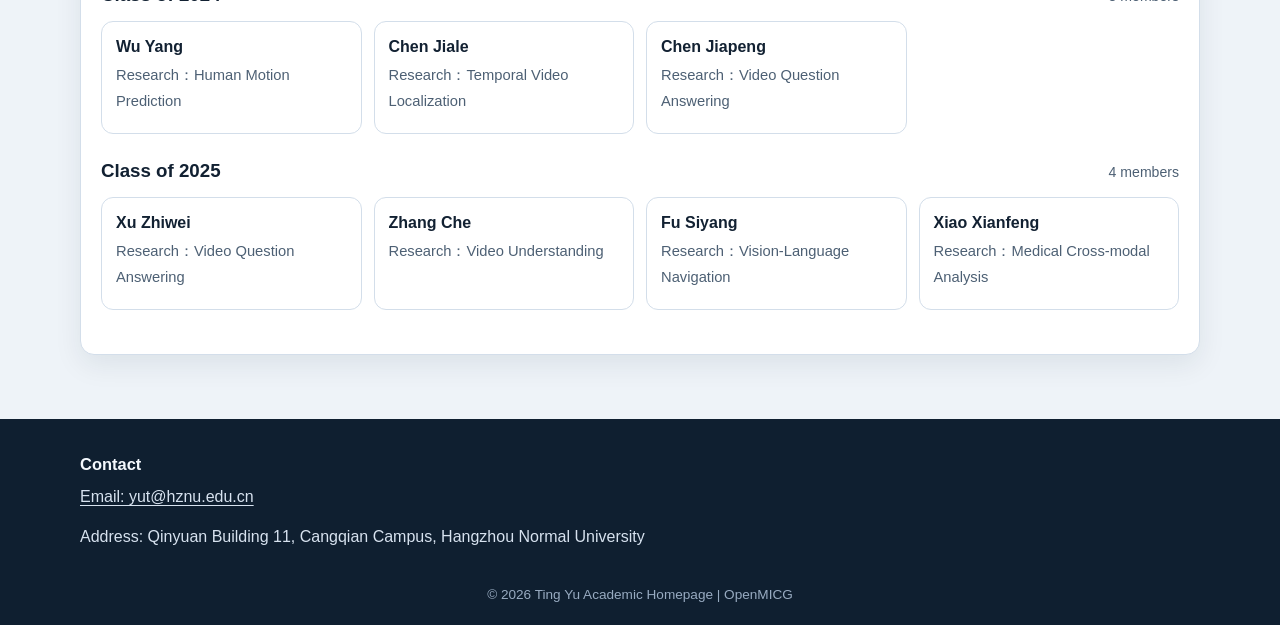
==== commit ecf63cf3: "v2.3" ====
--- a/index.html
+++ b/index.html
@@ -16,11 +16,6 @@
 
     <header class="site-header" id="top">
       <div class="container nav-wrap">
-        <a class="brand" href="./index.html" aria-label="返回主页">
-          <span class="brand-mark">L</span>
-          <span id="nav-lab-name">OpenMICG</span>
-        </a>
-
         <div class="nav-controls">
           <button class="lang-toggle" id="lang-toggle" aria-label="切换到英文">EN</button>
         </div>
--- a/assets/css/style.css
+++ b/assets/css/style.css
@@ -142,13 +142,13 @@
   border-bottom: 1px solid var(--line);
 }
 
-.nav-wrap {
-  min-height: 66px;
-  display: flex;
-  align-items: center;
-  justify-content: space-between;
-  gap: 16px;
-}
+.nav-wrap {
+  min-height: 66px;
+  display: flex;
+  align-items: center;
+  justify-content: flex-end;
+  gap: 16px;
+}
 
 .nav-controls {
   display: flex;
@@ -165,18 +165,7 @@
   font-weight: 600;
 }
 
-.brand-mark {
-  width: 30px;
-  height: 30px;
-  border-radius: 8px;
-  display: grid;
-  place-items: center;
-  font-size: 15px;
-  color: #fff;
-  background: linear-gradient(140deg, var(--brand), var(--accent));
-}
-
-.site-nav {
+.site-nav {
   display: flex;
   align-items: center;
   gap: 18px;
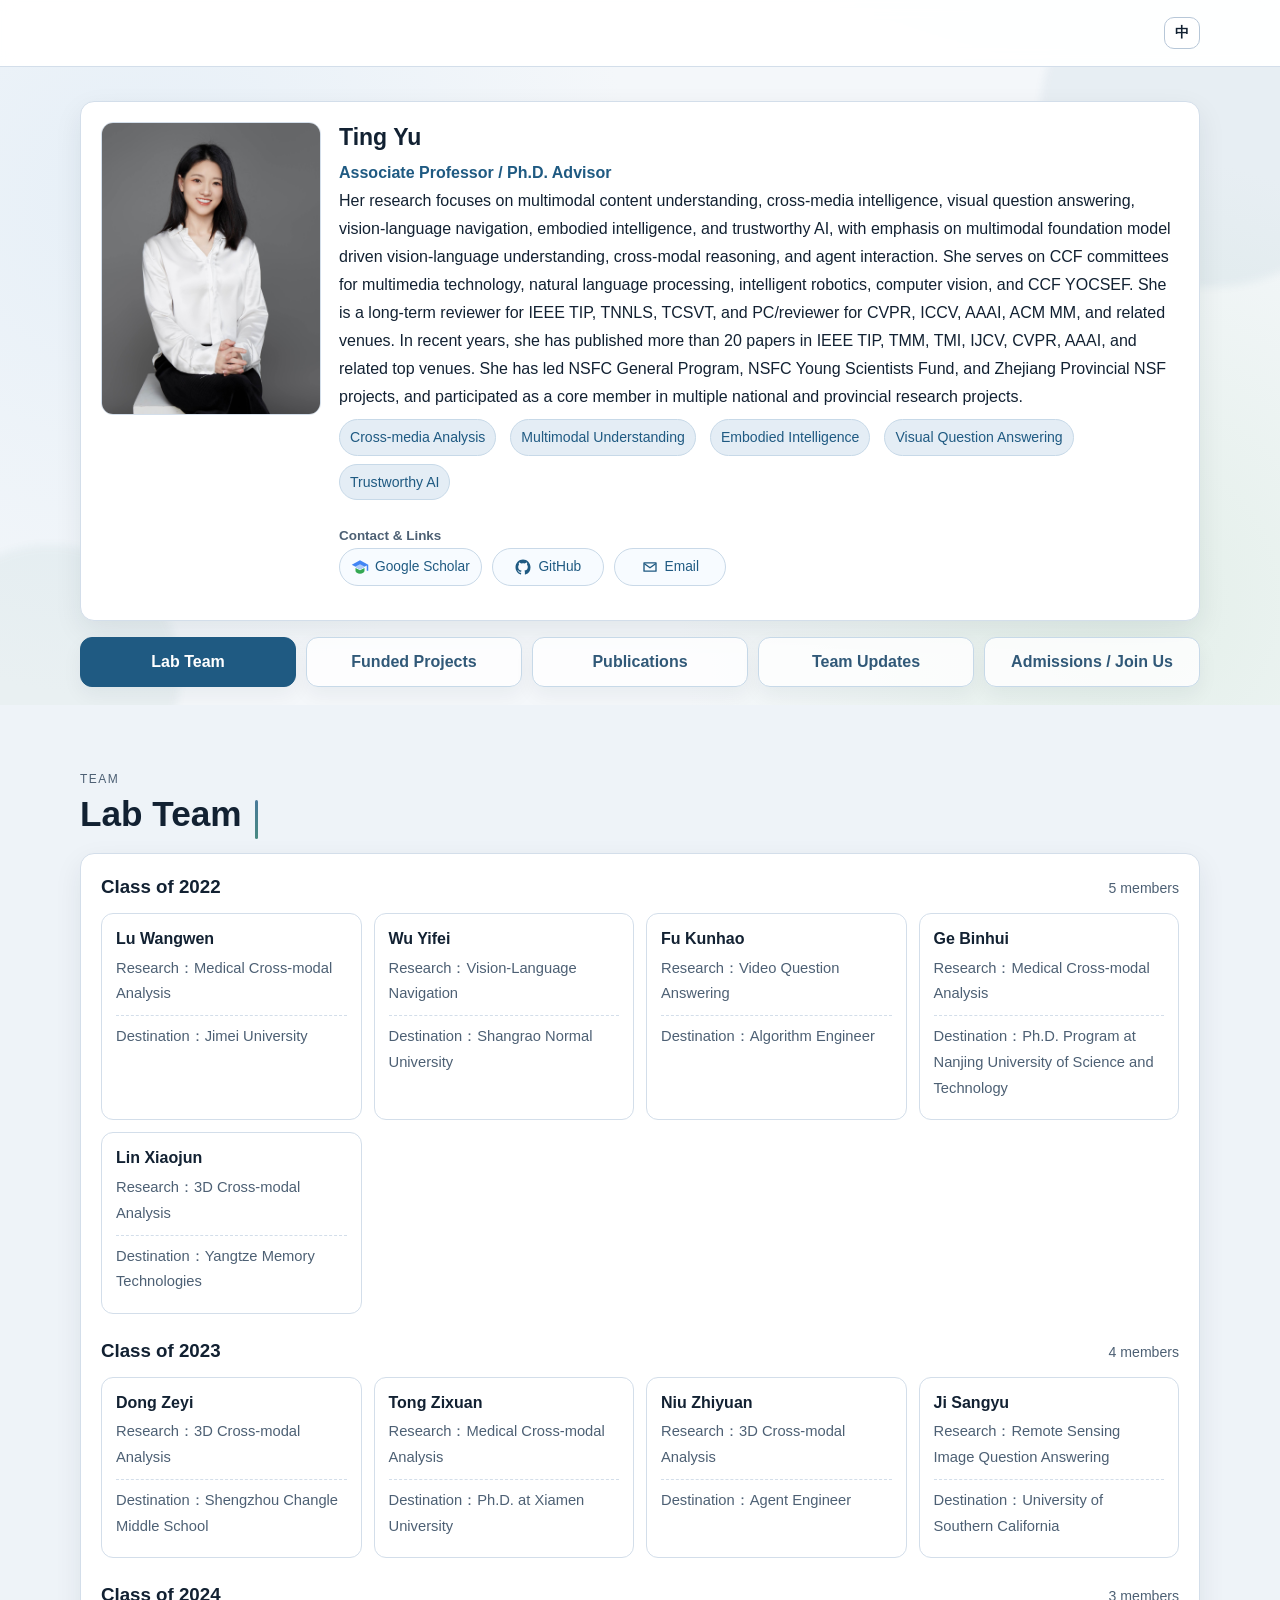
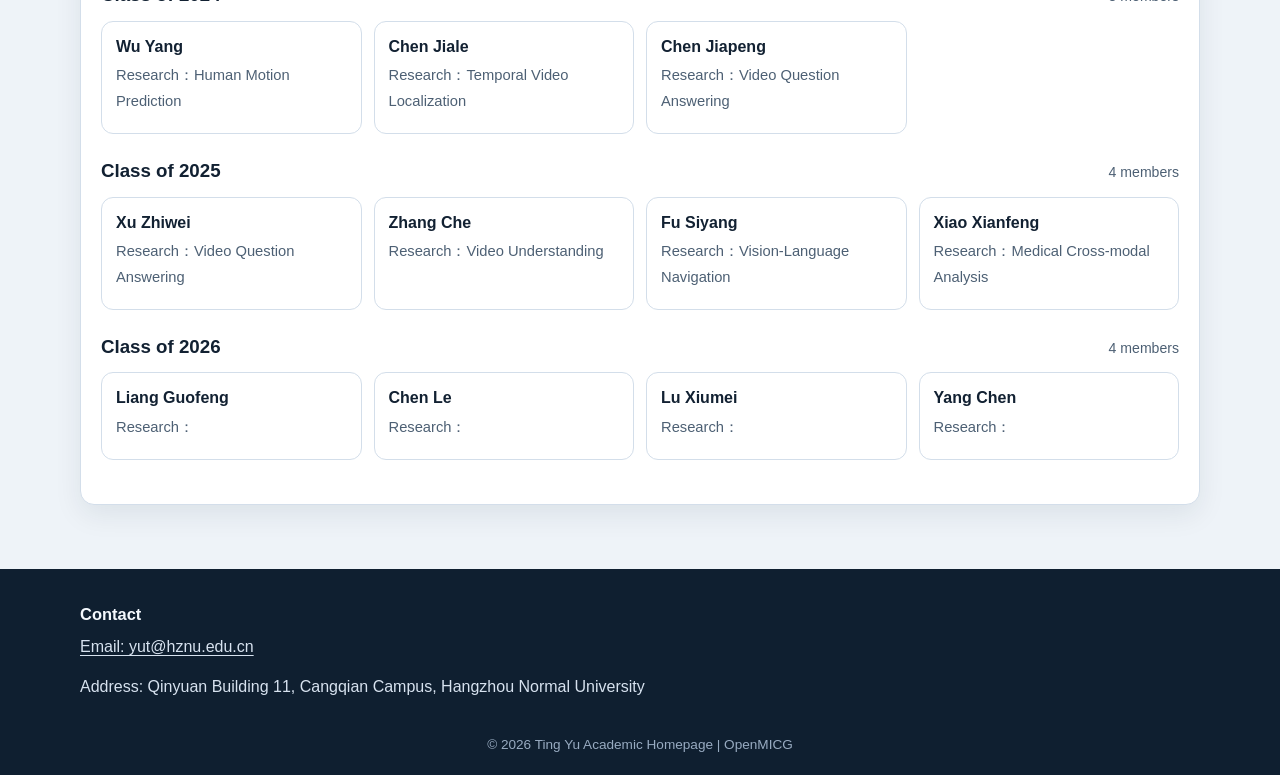
==== commit aa55d271: "Add ACM MM 2026 papers and correct project dates" ====
--- a/index.html
+++ b/index.html
@@ -8,7 +8,7 @@
     <meta name="keywords" content="学术主页,多模态,具身智能,可信人工智能,视觉语言模型,跨媒体智能" />
     <meta name="theme-color" content="#12324a" />
     <link rel="stylesheet" href="./assets/css/style.css?v=20260521-3" />
-    <script defer src="./assets/data/site-content.js?v=20260521-3"></script>
+    <script defer src="./assets/data/site-content.js?v=20261124-1"></script>
     <script defer src="./assets/js/main.js?v=20260521-3"></script>
   </head>
   <body data-page="lab">
